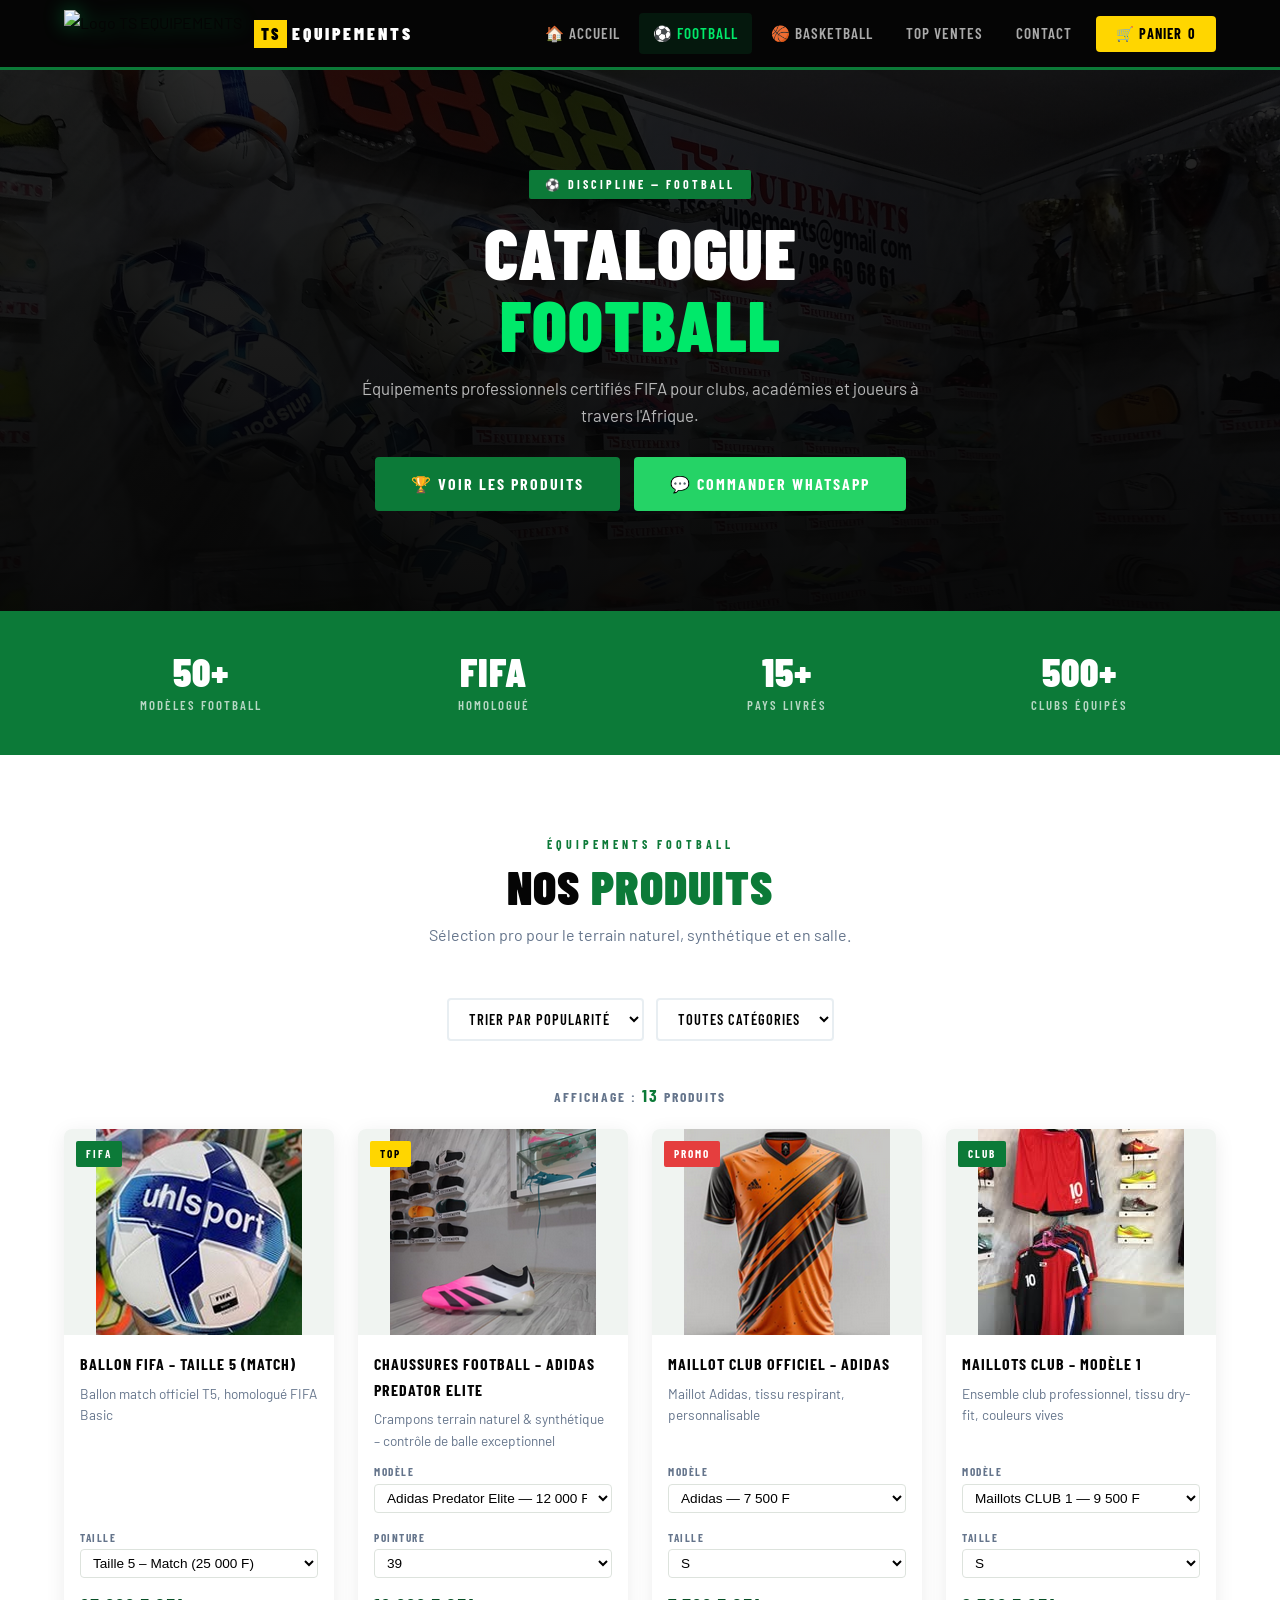
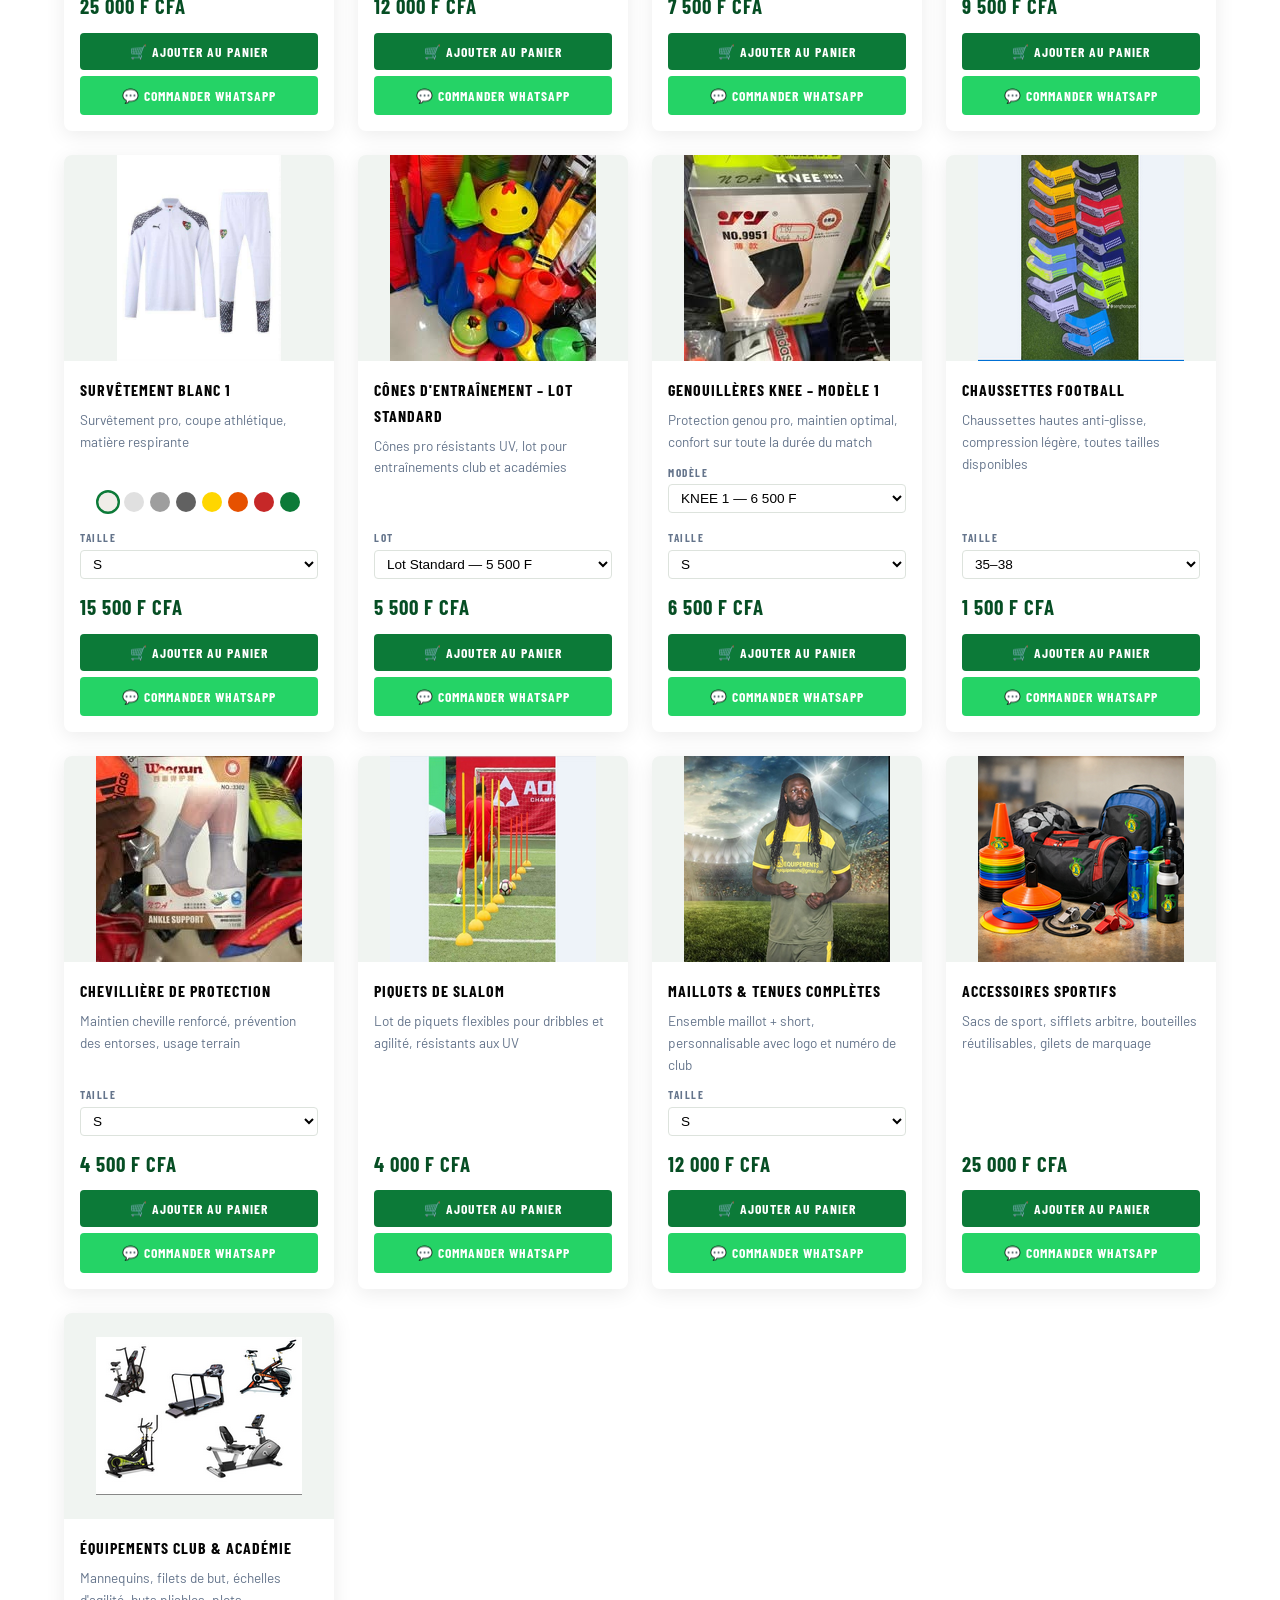
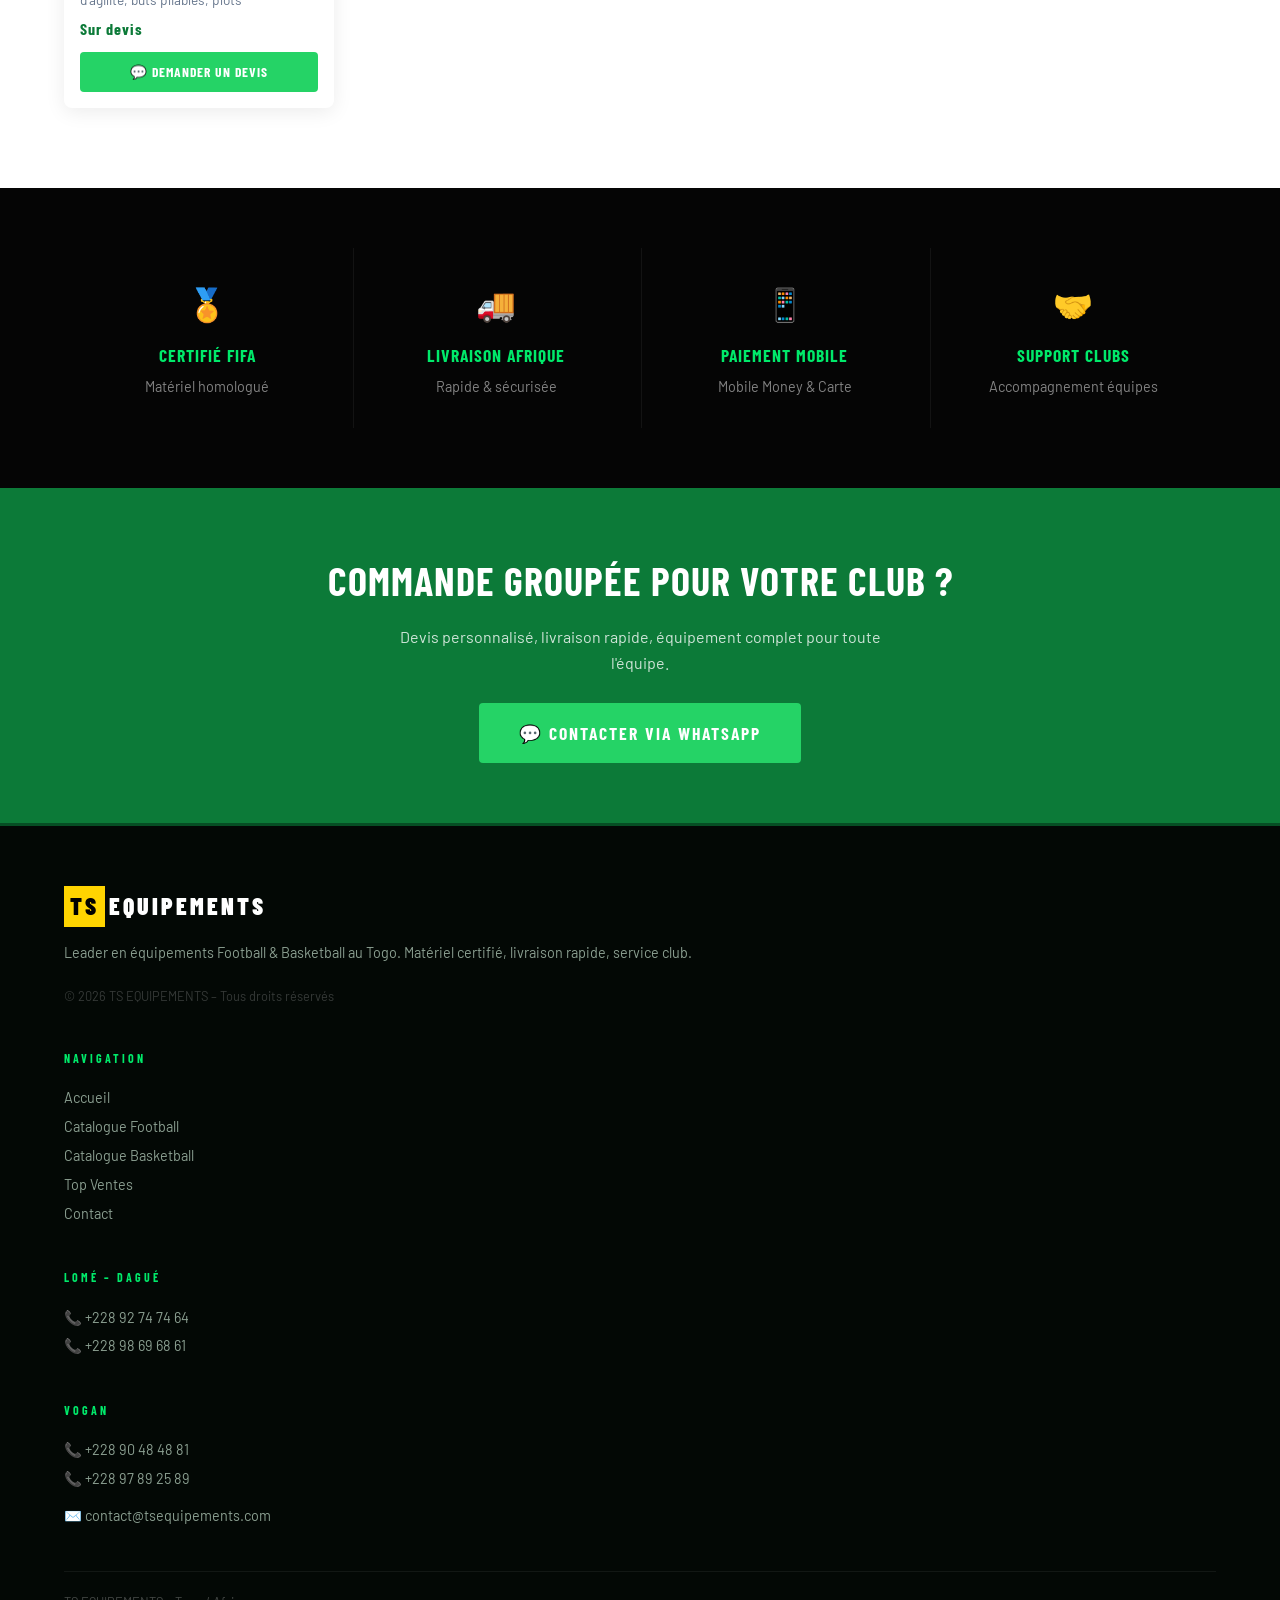
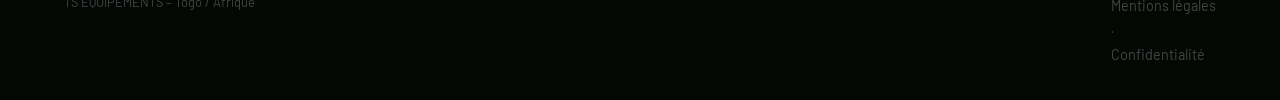
==== pages/football.html @ 28392e76 "Add files via upload" ====
<!DOCTYPE html>
<html lang="fr">
<head>
<meta charset="UTF-8">
<title>TS EQUIPEMENTS – Catalogue Football</title>
<meta name="viewport" content="width=device-width, initial-scale=1.0">
<meta name="description" content="Catalogue Football TS EQUIPEMENTS – Ballons FIFA, chaussures, maillots et équipements professionnels pour clubs et académies en Afrique.">
<meta property="og:title" content="TS EQUIPEMENTS – Catalogue Football">
<meta property="og:description" content="Équipements Football certifiés FIFA. Lomé & Vogan, Togo.">
<meta property="og:image" content="../assets/logo-ts.png">
<link rel="icon" href="../assets/logo-ts.png" type="image/png">
<link rel="preconnect" href="https://fonts.googleapis.com">
<link rel="preconnect" href="https://fonts.gstatic.com" crossorigin>
<link rel="stylesheet" href="../style.css">
<style>
/* ══ IMAGES PRODUITS — tailles réelles assets, miroir exact index.html ══ */
.pi-sq   { width:100%; height:206px; background:#f0f4f1; display:flex; align-items:center; justify-content:center; overflow:hidden; }
.pi-sq   img { width:206px; height:206px; object-fit:contain; transition:opacity .22s, transform .35s; }
.pi-land { width:100%; height:155px; background:#f0f4f1; display:flex; align-items:center; justify-content:center; overflow:hidden; }
.pi-land img { width:100%; max-width:206px; height:155px; object-fit:contain; transition:opacity .22s, transform .35s; }
.pi-sq img:hover, .pi-land img:hover { transform:scale(1.06); }
.img-fading { opacity:0 !important; }

/* ══ SÉLECTEUR MODÈLE — identique index.html ══ */
.model-sel { display:flex; flex-direction:column; gap:3px; margin:5px 0; }
.model-sel label { font-family:'Barlow Condensed',sans-serif; font-size:.7rem; font-weight:700; letter-spacing:1.5px; text-transform:uppercase; color:#64748b; }
.model-sel select { padding:5px 8px; border-radius:4px; border:1px solid #dde3dd; font-size:.85rem; background:white; cursor:pointer; outline:none; }
.model-sel select:focus { border-color:var(--green); }

/* ══ COLOR DOTS SURVÊTEMENT — identique index.html ══ */
.color-dots { display:flex; flex-wrap:wrap; gap:6px; justify-content:center; margin:6px 0; }
.color-dot  { width:20px; height:20px; border-radius:50%; cursor:pointer; border:2px solid transparent; transition:transform .2s, border-color .2s; }
.color-dot:hover, .color-dot.active { border-color:var(--green); transform:scale(1.2); }

/* ══ HEADER LOGO BADGE — identique index.html ══ */
.lt-ts {
  background:#ffd400; color:#000;
  font-family:'Barlow Condensed',sans-serif;
  font-weight:900; font-size:1rem; letter-spacing:2px;
  padding:2px 7px; margin-right:5px;
  display:inline-block; line-height:1.5;
}
.lt-equip {
  color:#ffffff;
  font-family:'Barlow Condensed',sans-serif;
  font-weight:900; font-size:1.1rem; letter-spacing:3px;
}

/* ══ FOOTER LOGO BADGE — identique index.html ══ */
.fl-ts  { background:#ffd400; color:#000; font-weight:900; padding:1px 6px; margin-right:4px; display:inline-block; }
.fl-equip { color:#ffffff; letter-spacing:3px; }

/* ══ COMPTEUR PRODUITS ══ */
.cat-count {
  text-align:center; margin-bottom:20px;
  font-family:'Barlow Condensed',sans-serif; font-size:.85rem;
  font-weight:700; letter-spacing:2px; color:var(--gray); text-transform:uppercase;
}
.cat-count span { color:var(--green); font-size:1.1rem; }

/* ══ PAGE HERO h1 ══ */
.page-hero h1 { color:white; }
.page-hero h1 .accent { color:var(--green-neon); }
</style>
</head>
<body>

<div class="toast" id="toast">✔ Produit ajouté au panier !</div>

<!-- ════ HEADER ════ -->
<header>
  <div class="logo-box">
    <img src="../assets/logo-ts.png" alt="Logo TS EQUIPEMENTS">
    <div class="logo-text">
      <span class="lt-ts">TS</span><span class="lt-equip">EQUIPEMENTS</span>
    </div>
  </div>
  <div class="burger" id="burger" role="button" tabindex="0" aria-label="Menu">
    <div></div><div></div><div></div>
  </div>
  <nav>
    <div class="nav-links" id="nav-links">
      <a href="../index.html">🏠 Accueil</a>
      <a href="football.html" class="active">⚽ Football</a>
      <a href="basketball.html">🏀 Basketball</a>
      <a href="../index.html#bestsellers">Top Ventes</a>
      <a href="../index.html#contact">Contact</a>
    </div>
    <button class="cart-btn" aria-label="Panier">🛒 Panier <span id="cart-count">0</span></button>
  </nav>
</header>

<!-- ════ PAGE HERO ════ -->
<section class="page-hero">
  <div class="page-hero-bg" style="background-image:url('../assets/stade-football.jpg');background-position:center 35%;"></div>
  <div class="page-hero-overlay"></div>
  <div class="page-hero-content">
    <span class="hero-tag">⚽ Discipline — Football</span>
    <h1>CATALOGUE<br><span class="accent">FOOTBALL</span></h1>
    <p>Équipements professionnels certifiés FIFA pour clubs, académies et joueurs à travers l'Afrique.</p>
    <div style="margin-top:28px; display:flex; gap:14px; justify-content:center; flex-wrap:wrap;">
      <a href="#catalogue" class="btn-primary">🏆 Voir les produits</a>
      <a href="https://wa.me/22892747464" target="_blank" rel="noopener" class="btn-whatsapp">💬 Commander WhatsApp</a>
    </div>
  </div>
</section>

<!-- ════ STATS ════ -->
<div class="stats-strip">
  <div class="stat-item"><h3>50+</h3><p>Modèles Football</p></div>
  <div class="stat-item"><h3>FIFA</h3><p>Homologué</p></div>
  <div class="stat-item"><h3>15+</h3><p>Pays livrés</p></div>
  <div class="stat-item"><h3>500+</h3><p>Clubs équipés</p></div>
</div>

<!-- ════ CATALOGUE ════ -->
<section class="section" id="catalogue" style="background:white;">
  <div class="section-header">
    <span class="eyebrow">Équipements Football</span>
    <h2>NOS <span>PRODUITS</span></h2>
    <p>Sélection pro pour le terrain naturel, synthétique et en salle.</p>
  </div>

  <!-- FILTRES -->
  <div class="filter-bar">
    <select id="sort-sel" aria-label="Trier par">
      <option value="default">Trier par popularité</option>
      <option value="asc">Prix croissant</option>
      <option value="desc">Prix décroissant</option>
    </select>
    <select id="cat-sel" aria-label="Catégorie">
      <option value="all">Toutes catégories</option>
      <option value="ballons">⚽ Ballons</option>
      <option value="chaussures">👟 Chaussures</option>
      <option value="maillots">👕 Maillots</option>
      <option value="survetements">🏃 Survêtements</option>
      <option value="accessoires">🎽 Accessoires</option>
      <option value="entrainement">🏋️ Entraînement</option>
    </select>
  </div>

  <p class="cat-count">Affichage : <span id="prod-count">13</span> produits</p>

  <div class="product-grid" id="pgrid">

    <!-- ── 1. BALLON FIFA (3 tailles) ── -->
    <div class="product" data-category="ballons" data-price="25000">
      <div class="badge new">FIFA</div>
      <div class="pi-sq" id="wrap-fifa-f">
        <img id="img-fifa-f"
          src="../assets/Ballon de football taille 5 (match).png"
          alt="Ballon FIFA Taille 5"
          onerror="this.style.display='none';this.parentElement.innerHTML='<span style=font-size:3rem;opacity:.3>⚽</span>'">
      </div>
      <div class="product-body">
        <h4 id="name-fifa-f">Ballon FIFA – Taille 5 (Match)</h4>
        <p id="desc-fifa-f">Ballon match officiel T5, homologué FIFA Basic</p>
        <div class="model-sel">
          <label>Taille</label>
          <select onchange="changeFifaF(this.value)">
            <option value="3">Taille 3 – Enfant (18 000 F)</option>
            <option value="4">Taille 4 – Junior (20 000 F)</option>
            <option value="5" selected>Taille 5 – Match (25 000 F)</option>
          </select>
        </div>
        <div class="price" id="price-fifa-f">25 000 F CFA</div>
        <div class="product-actions">
          <button class="add">🛒 Ajouter au panier</button>
          <a href="https://wa.me/22892747464" target="_blank" rel="noopener" class="whatsapp-btn">💬 Commander WhatsApp</a>
        </div>
      </div>
    </div>

    <!-- ── 2. CHAUSSURES FOOTBALL (5 modèles) ── -->
    <div class="product" data-category="chaussures" data-price="12000">
      <div class="badge">TOP</div>
      <div class="pi-sq" id="wrap-shoe-f">
        <img id="img-shoe-f"
          src="../assets/Adidas Predator Elite.png"
          alt="Adidas Predator Elite"
          onerror="this.style.display='none';this.parentElement.innerHTML='<span style=font-size:3rem;opacity:.3>👟</span>'">
      </div>
      <div class="product-body">
        <h4 id="name-shoe-f">Chaussures Football – Adidas Predator Elite</h4>
        <p id="desc-shoe-f">Crampons terrain naturel &amp; synthétique – contrôle de balle exceptionnel</p>
        <div class="model-sel">
          <label>Modèle</label>
          <select onchange="changeShoeF(this.value)">
            <option value="Adidas Predator Elite">Adidas Predator Elite — 12 000 F</option>
            <option value="adidas predator">Adidas Predator Standard — 13 000 F</option>
            <option value="Adidas X Speedportal">Adidas X Speedportal — 14 000 F</option>
            <option value="Nike Air Zoom Mercurial">Nike Air Zoom Mercurial — 17 000 F</option>
            <option value="nike golden goose">Nike Golden Goose — 19 000 F</option>
          </select>
        </div>
        <div class="model-sel">
          <label>Pointure</label>
          <select>
            <option>39</option><option>40</option><option>41</option>
            <option>42</option><option>43</option><option>44</option><option>45</option>
          </select>
        </div>
        <div class="price" id="price-shoe-f">12 000 F CFA</div>
        <div class="product-actions">
          <button class="add">🛒 Ajouter au panier</button>
          <a href="https://wa.me/22892747464" target="_blank" rel="noopener" class="whatsapp-btn">💬 Commander WhatsApp</a>
        </div>
      </div>
    </div>

    <!-- ── 3. MAILLOT CLUB OFFICIEL (10 modèles) ── -->
    <div class="product" data-category="maillots" data-price="7500">
      <div class="badge promo">PROMO</div>
      <div class="pi-sq" id="wrap-jersey-f">
        <img id="img-jersey-f"
          src="../assets/adidas.png"
          alt="Maillot Adidas"
          onerror="this.style.display='none';this.parentElement.innerHTML='<span style=font-size:3rem;opacity:.3>👕</span>'">
      </div>
      <div class="product-body">
        <h4 id="name-jersey-f">Maillot Club Officiel – Adidas</h4>
        <p id="desc-jersey-f">Maillot Adidas, tissu respirant, personnalisable</p>
        <div class="model-sel">
          <label>Modèle</label>
          <select onchange="changeJerseyF(this.value)">
            <option value="adidas">Adidas — 7 500 F</option>
            <option value="adidas1">Adidas Premium — 8 000 F</option>
            <option value="cma">CMA — 6 500 F</option>
            <option value="emirates">Emirates — 7 500 F</option>
            <option value="italie 2">Italie 2 — 8 500 F</option>
            <option value="italie">Italie Classic — 6 500 F</option>
            <option value="nike">Nike — 9 500 F</option>
            <option value="Olympique Marseille">Olympique Marseille — 7 500 F</option>
            <option value="qatar">Qatar — 8 500 F</option>
            <option value="ts equipements">TS Equipements — 5 500 F</option>
          </select>
        </div>
        <div class="model-sel">
          <label>Taille</label>
          <select><option>S</option><option>M</option><option>L</option><option>XL</option></select>
        </div>
        <div class="price" id="price-jersey-f">7 500 F CFA</div>
        <div class="product-actions">
          <button class="add">🛒 Ajouter au panier</button>
          <a href="https://wa.me/22892747464" target="_blank" rel="noopener" class="whatsapp-btn">💬 Commander WhatsApp</a>
        </div>
      </div>
    </div>

    <!-- ── 4. MAILLOTS CLUB ENSEMBLE (5 modèles) ── -->
    <div class="product" data-category="maillots" data-price="9500">
      <div class="badge new">CLUB</div>
      <div class="pi-sq" id="wrap-club-f">
        <img id="img-club-f"
          src="../assets/Maillots CLUB 1.png"
          alt="Maillots CLUB 1"
          onerror="this.style.display='none';this.parentElement.innerHTML='<span style=font-size:3rem;opacity:.3>👕</span>'">
      </div>
      <div class="product-body">
        <h4 id="name-club-f">Maillots CLUB – Modèle 1</h4>
        <p id="desc-club-f">Ensemble club professionnel, tissu dry-fit, couleurs vives</p>
        <div class="model-sel">
          <label>Modèle</label>
          <select onchange="changeClubF(this.value)">
            <option value="1">Maillots CLUB 1 — 9 500 F</option>
            <option value="2">Maillots CLUB 2 — 8 500 F</option>
            <option value="3">Maillots CLUB 3 — 7 500 F</option>
            <option value="a">Maillots CLUB A — 8 500 F</option>
            <option value="b">Maillots CLUB B — 9 500 F</option>
          </select>
        </div>
        <div class="model-sel">
          <label>Taille</label>
          <select><option>S</option><option>M</option><option>L</option><option>XL</option></select>
        </div>
        <div class="price" id="price-club-f">9 500 F CFA</div>
        <div class="product-actions">
          <button class="add">🛒 Ajouter au panier</button>
          <a href="https://wa.me/22892747464" target="_blank" rel="noopener" class="whatsapp-btn">💬 Commander WhatsApp</a>
        </div>
      </div>
    </div>

    <!-- ── 5. SURVÊTEMENT (8 couleurs dots) ── -->
    <div class="product" data-category="survetements" data-price="15500">
      <div class="pi-sq">
        <img id="img-surv-f"
          src="../assets/Survêtement Blanc 1.png"
          alt="Survêtement Blanc 1"
          onerror="this.style.display='none';this.parentElement.innerHTML='<span style=font-size:3rem;opacity:.3>🏃</span>'">
      </div>
      <div class="product-body">
        <h4 id="name-surv-f">Survêtement Blanc 1</h4>
        <p>Survêtement pro, coupe athlétique, matière respirante</p>
        <div class="color-dots" id="dots-surv-f">
          <div class="color-dot active" style="background:#f0ede8" title="Blanc 1"  onclick="changeSurvF('Blanc 1',this,15500)"></div>
          <div class="color-dot"        style="background:#e0e0e0" title="Blanc 2"  onclick="changeSurvF('Blanc 2',this,16500)"></div>
          <div class="color-dot"        style="background:#9e9e9e" title="Cendré"   onclick="changeSurvF('cendre',this,15000)"></div>
          <div class="color-dot"        style="background:#616161" title="Gris"     onclick="changeSurvF('Gris',this,15000)"></div>
          <div class="color-dot"        style="background:#ffd600" title="Jaune"    onclick="changeSurvF('Jaune',this,16000)"></div>
          <div class="color-dot"        style="background:#e65100" title="Orange"   onclick="changeSurvF('orange',this,14500)"></div>
          <div class="color-dot"        style="background:#c62828" title="Rouge"    onclick="changeSurvF('Rouge',this,15000)"></div>
          <div class="color-dot"        style="background:#0c7a38" title="Vert"     onclick="changeSurvF('Vert',this,16500)"></div>
        </div>
        <div class="model-sel">
          <label>Taille</label>
          <select><option>S</option><option>M</option><option>L</option><option>XL</option><option>XXL</option></select>
        </div>
        <div class="price" id="price-surv-f">15 500 F CFA</div>
        <div class="product-actions">
          <button class="add">🛒 Ajouter au panier</button>
          <a href="https://wa.me/22892747464" target="_blank" rel="noopener" class="whatsapp-btn">💬 Commander WhatsApp</a>
        </div>
      </div>
    </div>

    <!-- ── 6. CÔNES D'ENTRAÎNEMENT (5 lots) ── -->
    <div class="product" data-category="entrainement" data-price="5500">
      <div class="pi-sq">
        <img id="img-cone-f"
          src="../assets/Cônes d'Entraînement 1.png"
          alt="Cônes Entraînement"
          onerror="this.style.display='none';this.parentElement.innerHTML='<span style=font-size:3rem;opacity:.3>🔶</span>'">
      </div>
      <div class="product-body">
        <h4 id="name-cone-f">Cônes d'Entraînement – Lot Standard</h4>
        <p>Cônes pro résistants UV, lot pour entraînements club et académies</p>
        <div class="model-sel">
          <label>Lot</label>
          <select onchange="changeConeF(this.value)">
            <option value="std">Lot Standard — 5 500 F</option>
            <option value="2">Lot Compact 2 — 4 500 F</option>
            <option value="3">Lot Compact 3 — 3 500 F</option>
            <option value="4">Lot Pro 4 — 4 500 F</option>
            <option value="5">Lot Pro 5 — 3 500 F</option>
          </select>
        </div>
        <div class="price" id="price-cone-f">5 500 F CFA</div>
        <div class="product-actions">
          <button class="add">🛒 Ajouter au panier</button>
          <a href="https://wa.me/22892747464" target="_blank" rel="noopener" class="whatsapp-btn">💬 Commander WhatsApp</a>
        </div>
      </div>
    </div>

    <!-- ── 7. GENOUILLÈRES KNEE (4 modèles) ── -->
    <div class="product" data-category="accessoires" data-price="6500">
      <div class="pi-sq">
        <img id="img-knee-f"
          src="../assets/Genouillères KNEE 1.png"
          alt="Genouillères KNEE 1"
          onerror="this.style.display='none';this.parentElement.innerHTML='<span style=font-size:3rem;opacity:.3>🦵</span>'">
      </div>
      <div class="product-body">
        <h4 id="name-knee-f">Genouillères KNEE – Modèle 1</h4>
        <p>Protection genou pro, maintien optimal, confort sur toute la durée du match</p>
        <div class="model-sel">
          <label>Modèle</label>
          <select onchange="changeKneeF(this.value)">
            <option value="1">KNEE 1 — 6 500 F</option>
            <option value="2">KNEE 2 — 6 500 F</option>
            <option value="v">KNEE V — 7 500 F</option>
            <option value="x">KNEE X — 8 500 F</option>
          </select>
        </div>
        <div class="model-sel">
          <label>Taille</label>
          <select><option>S</option><option>M</option><option>L</option><option>XL</option></select>
        </div>
        <div class="price" id="price-knee-f">6 500 F CFA</div>
        <div class="product-actions">
          <button class="add">🛒 Ajouter au panier</button>
          <a href="https://wa.me/22892747464" target="_blank" rel="noopener" class="whatsapp-btn">💬 Commander WhatsApp</a>
        </div>
      </div>
    </div>

    <!-- ── 8. CHAUSSETTES FOOTBALL ── -->
    <div class="product" data-category="accessoires" data-price="1500">
      <div class="pi-sq">
        <img src="../assets/chaussette.png"
          alt="Chaussettes Football"
          onerror="this.style.display='none';this.parentElement.innerHTML='<span style=font-size:3rem;opacity:.3>🧦</span>'">
      </div>
      <div class="product-body">
        <h4>Chaussettes Football</h4>
        <p>Chaussettes hautes anti-glisse, compression légère, toutes tailles disponibles</p>
        <div class="model-sel">
          <label>Taille</label>
          <select><option>35–38</option><option>39–42</option><option>43–46</option></select>
        </div>
        <div class="price">1 500 F CFA</div>
        <div class="product-actions">
          <button class="add">🛒 Ajouter au panier</button>
          <a href="https://wa.me/22892747464" target="_blank" rel="noopener" class="whatsapp-btn">💬 Commander WhatsApp</a>
        </div>
      </div>
    </div>

    <!-- ── 9. CHEVILLIÈRE ── -->
    <div class="product" data-category="accessoires" data-price="4500">
      <div class="pi-sq">
        <img src="../assets/Chevillière.png"
          alt="Chevillière de protection"
          onerror="this.style.display='none';this.parentElement.innerHTML='<span style=font-size:3rem;opacity:.3>🦶</span>'">
      </div>
      <div class="product-body">
        <h4>Chevillière de Protection</h4>
        <p>Maintien cheville renforcé, prévention des entorses, usage terrain</p>
        <div class="model-sel">
          <label>Taille</label>
          <select><option>S</option><option>M</option><option>L</option><option>XL</option></select>
        </div>
        <div class="price">4 500 F CFA</div>
        <div class="product-actions">
          <button class="add">🛒 Ajouter au panier</button>
          <a href="https://wa.me/22892747464" target="_blank" rel="noopener" class="whatsapp-btn">💬 Commander WhatsApp</a>
        </div>
      </div>
    </div>

    <!-- ── 10. PIQUETS DE SLALOM ── -->
    <div class="product" data-category="entrainement" data-price="4000">
      <div class="pi-sq">
        <img src="../assets/Piquets de slalom.png"
          alt="Piquets de slalom"
          onerror="this.style.display='none';this.parentElement.innerHTML='<span style=font-size:3rem;opacity:.3>🔰</span>'">
      </div>
      <div class="product-body">
        <h4>Piquets de Slalom</h4>
        <p>Lot de piquets flexibles pour dribbles et agilité, résistants aux UV</p>
        <div class="price">4 000 F CFA</div>
        <div class="product-actions">
          <button class="add">🛒 Ajouter au panier</button>
          <a href="https://wa.me/22892747464" target="_blank" rel="noopener" class="whatsapp-btn">💬 Commander WhatsApp</a>
        </div>
      </div>
    </div>

    <!-- ── 11. MAILLOTS & TENUES ── -->
    <div class="product" data-category="maillots" data-price="12000">
      <div class="pi-sq">
        <img src="../assets/Maillots  Tenues.png"
          alt="Maillots Tenues"
          onerror="this.style.display='none';this.parentElement.innerHTML='<span style=font-size:3rem;opacity:.3>👕</span>'">
      </div>
      <div class="product-body">
        <h4>Maillots &amp; Tenues Complètes</h4>
        <p>Ensemble maillot + short, personnalisable avec logo et numéro de club</p>
        <div class="model-sel">
          <label>Taille</label>
          <select><option>S</option><option>M</option><option>L</option><option>XL</option></select>
        </div>
        <div class="price">12 000 F CFA</div>
        <div class="product-actions">
          <button class="add">🛒 Ajouter au panier</button>
          <a href="https://wa.me/22892747464" target="_blank" rel="noopener" class="whatsapp-btn">💬 Commander WhatsApp</a>
        </div>
      </div>
    </div>

    <!-- ── 12. ACCESSOIRES SPORTIFS ── -->
    <div class="product" data-category="accessoires" data-price="25000">
      <div class="pi-sq">
        <img src="../assets/Accessoires sportero.png"
          alt="Accessoires sportifs"
          onerror="this.style.display='none';this.parentElement.innerHTML='<span style=font-size:3rem;opacity:.3>🎽</span>'">
      </div>
      <div class="product-body">
        <h4>Accessoires Sportifs</h4>
        <p>Sacs de sport, sifflets arbitre, bouteilles réutilisables, gilets de marquage</p>
        <div class="price">25 000 F CFA</div>
        <div class="product-actions">
          <button class="add">🛒 Ajouter au panier</button>
          <a href="https://wa.me/22892747464" target="_blank" rel="noopener" class="whatsapp-btn">💬 Commander WhatsApp</a>
        </div>
      </div>
    </div>

    <!-- ── 13. ÉQUIPEMENTS CLUB (sur devis) ── -->
    <div class="product" data-category="entrainement" data-price="0">
      <div class="pi-sq">
        <img src="../assets/Équipements d'Entraînement.png"
          alt="Équipements d'Entraînement"
          onerror="this.style.display='none';this.parentElement.innerHTML='<span style=font-size:3rem;opacity:.3>🏋️</span>'">
      </div>
      <div class="product-body">
        <h4>Équipements Club &amp; Académie</h4>
        <p>Mannequins, filets de but, échelles d'agilité, buts pliables, plots</p>
        <div class="price" style="color:var(--green); font-size:1rem;">Sur devis</div>
        <div class="product-actions">
          <a href="https://wa.me/22892747464" target="_blank" rel="noopener" class="whatsapp-btn">💬 Demander un devis</a>
        </div>
      </div>
    </div>

  </div><!-- /product-grid -->
</section>

<!-- ════ AVANTAGES ════ -->
<div class="advantages-strip">
  <div class="adv-item"><div class="adv-icon">🏅</div><h3>Certifié FIFA</h3><p>Matériel homologué</p></div>
  <div class="adv-item"><div class="adv-icon">🚚</div><h3>Livraison Afrique</h3><p>Rapide &amp; sécurisée</p></div>
  <div class="adv-item"><div class="adv-icon">📱</div><h3>Paiement Mobile</h3><p>Mobile Money &amp; Carte</p></div>
  <div class="adv-item"><div class="adv-icon">🤝</div><h3>Support Clubs</h3><p>Accompagnement équipes</p></div>
</div>

<!-- ════ CTA COMMANDE GROUPÉE ════ -->
<section style="background:var(--green); padding:60px 5%; text-align:center;">
  <h2 style="color:white; font-size:clamp(1.6rem,4vw,2.5rem); margin-bottom:12px;">COMMANDE GROUPÉE POUR VOTRE CLUB ?</h2>
  <p style="color:rgba(255,255,255,.8); max-width:500px; margin:0 auto 28px;">Devis personnalisé, livraison rapide, équipement complet pour toute l'équipe.</p>
  <a href="https://wa.me/22892747464" target="_blank" rel="noopener" class="btn-whatsapp" style="font-size:1.1rem; padding:16px 40px; display:inline-flex;">💬 Contacter via WhatsApp</a>
</section>

<!-- ════ FOOTER ════ -->
<footer>
  <div class="footer-grid">
    <div>
      <div class="footer-logo-text">
        <span class="fl-ts">TS</span><span class="fl-equip">EQUIPEMENTS</span>
      </div>
      <p>Leader en équipements Football &amp; Basketball au Togo. Matériel certifié, livraison rapide, service club.</p>
      <p style="margin-top:16px; color:rgba(255,255,255,.2); font-size:.8rem;">© 2026 TS EQUIPEMENTS – Tous droits réservés</p>
    </div>
    <div>
      <h4>Navigation</h4>
      <a href="../index.html">Accueil</a>
      <a href="football.html">Catalogue Football</a>
      <a href="basketball.html">Catalogue Basketball</a>
      <a href="../index.html#bestsellers">Top Ventes</a>
      <a href="../index.html#contact">Contact</a>
    </div>
    <div>
      <h4>Lomé – Dagué</h4>
      <p>📞 +228 92 74 74 64</p>
      <p>📞 +228 98 69 68 61</p>
    </div>
    <div>
      <h4>Vogan</h4>
      <p>📞 +228 90 48 48 81</p>
      <p>📞 +228 97 89 25 89</p>
      <p style="margin-top:8px;"><a href="mailto:contact@tsequipements.com">✉️ contact@tsequipements.com</a></p>
    </div>
  </div>
  <div class="footer-bottom">
    <span>TS EQUIPEMENTS – Togo / Afrique</span>
    <span><a href="#">Mentions légales</a> · <a href="#">Confidentialité</a></span>
  </div>
</footer>

<!-- ════ SCRIPTS ════ -->
<script>
/* ─── Utilitaire swap image avec fondu — identique index.html ─── */
function swapImg(id, src, alt) {
  var el = document.getElementById(id);
  if (!el) return;
  el.classList.add('img-fading');
  setTimeout(function () {
    el.src = src; el.alt = alt || '';
    el.classList.remove('img-fading');
  }, 220);
}

/* ─── 1. BALLON FIFA ─── */
var fifaMapF = {
  '3': { src: '../assets/Ballon de football taille 3 (enfant).png', alt: 'Ballon T3', name: 'Ballon FIFA – Taille 3 (Enfant)', desc: 'Ballon initiation T3, idéal pour les 5-8 ans',     price: '18 000 F CFA' },
  '4': { src: '../assets/Ballon de football taille 4 (junior).png', alt: 'Ballon T4', name: 'Ballon FIFA – Taille 4 (Junior)', desc: 'Ballon compétition T4, pour joueurs 8-12 ans',    price: '20 000 F CFA' },
  '5': { src: '../assets/Ballon de football taille 5 (match).png',  alt: 'Ballon T5', name: 'Ballon FIFA – Taille 5 (Match)',  desc: 'Ballon match officiel T5, homologué FIFA Basic',  price: '25 000 F CFA' }
};
function changeFifaF(t) {
  var d = fifaMapF[t]; if (!d) return;
  swapImg('img-fifa-f', d.src, d.alt);
  document.getElementById('name-fifa-f').textContent  = d.name;
  document.getElementById('desc-fifa-f').textContent  = d.desc;
  document.getElementById('price-fifa-f').textContent = d.price;
}

/* ─── 2. CHAUSSURES FOOTBALL ─── */
var shoeMapF = {
  'Adidas Predator Elite':   { src: '../assets/Adidas Predator Elite.png',   alt: 'Adidas Predator Elite',    name: 'Chaussures Football – Adidas Predator Elite',    desc: 'Crampons terrain naturel & synthétique – contrôle exceptionnel',  price: '12 000 F CFA', cls: 'pi-sq'   },
  'adidas predator':         { src: '../assets/adidas predator.png',          alt: 'Adidas Predator Standard', name: 'Chaussures Football – Adidas Predator Standard', desc: 'Adhérence et précision sur terrain mixte',                        price: '13 000 F CFA', cls: 'pi-land' },
  'Adidas X Speedportal':    { src: '../assets/Adidas X Speedportal.png',     alt: 'Adidas X Speedportal',     name: 'Chaussures Football – Adidas X Speedportal',     desc: 'Légèreté extrême pour attaquants – semelle Speedskin',            price: '14 000 F CFA', cls: 'pi-land' },
  'Nike Air Zoom Mercurial': { src: '../assets/Nike Air Zoom Mercurial.png',  alt: 'Nike Air Zoom Mercurial',  name: 'Chaussures Football – Nike Air Zoom Mercurial',  desc: 'Vitesse et réactivité maximales – technologie Air Zoom',          price: '17 000 F CFA', cls: 'pi-land' },
  'nike golden goose':       { src: '../assets/nike golden goose.png',        alt: 'Nike Golden Goose',        name: 'Chaussures Football – Nike Golden Goose',        desc: 'Style et performance sur tout terrain – toucher ballon premium',  price: '19 000 F CFA', cls: 'pi-land' }
};
function changeShoeF(m) {
  var d = shoeMapF[m]; if (!d) return;
  document.getElementById('wrap-shoe-f').className = d.cls;
  swapImg('img-shoe-f', d.src, d.alt);
  document.getElementById('name-shoe-f').textContent  = d.name;
  document.getElementById('desc-shoe-f').textContent  = d.desc;
  document.getElementById('price-shoe-f').textContent = d.price;
}

/* ─── 3. MAILLOT CLUB OFFICIEL ─── */
var jerseyMapF = {
  'adidas':              { src: '../assets/adidas.png',              alt: 'Maillot Adidas',         name: 'Maillot Club Officiel – Adidas',              desc: 'Maillot Adidas, tissu respirant, personnalisable',              price: '7 500 F CFA'  },
  'adidas1':             { src: '../assets/adidas1.png',             alt: 'Maillot Adidas Premium', name: 'Maillot Club Officiel – Adidas Premium',      desc: 'Adidas haut de gamme, coupe athlétique',                       price: '8 000 F CFA'  },
  'cma':                 { src: '../assets/cma.png',                 alt: 'Maillot CMA',            name: 'Maillot Club Officiel – CMA',                 desc: 'CMA, confort optimal longue durée',                             price: '6 500 F CFA'  },
  'emirates':            { src: '../assets/emirates.png',            alt: 'Maillot Emirates',       name: 'Maillot Club Officiel – Emirates',            desc: 'Emirates, style pro, tissu léger',                             price: '7 500 F CFA'  },
  'italie 2':            { src: '../assets/italie 2.png',            alt: 'Maillot Italie 2',       name: 'Maillot Club Officiel – Italie 2',            desc: "Azzurri 2ème équipement, qualité premium",                     price: '8 500 F CFA'  },
  'italie':              { src: '../assets/italie.png',              alt: 'Maillot Italie',         name: 'Maillot Club Officiel – Italie Classic',      desc: 'Azzurri classique, tissu respirant',                           price: '6 500 F CFA'  },
  'nike':                { src: '../assets/nike.png',                alt: 'Maillot Nike',           name: 'Maillot Club Officiel – Nike',                desc: 'Nike Dri-FIT, technologie régulation thermique',               price: '9 500 F CFA'  },
  'Olympique Marseille': { src: '../assets/Olympique Marseille.png', alt: 'Maillot OM',             name: 'Maillot Club Officiel – Olympique Marseille', desc: 'OM réplique, coupe pro, personnalisable',                      price: '7 500 F CFA'  },
  'qatar':               { src: '../assets/qatar.png',               alt: 'Maillot Qatar',          name: 'Maillot Club Officiel – Qatar',               desc: 'Qatar Stars League, qualité officielle',                       price: '8 500 F CFA'  },
  'ts equipements':      { src: '../assets/ts equipements.png',      alt: 'Maillot TS Equip',       name: 'Maillot Club Officiel – TS Equipements',      desc: 'Maillot TS exclusif, logo brodé, pour vos équipes locales',    price: '5 500 F CFA'  }
};
function changeJerseyF(m) {
  var d = jerseyMapF[m]; if (!d) return;
  swapImg('img-jersey-f', d.src, d.alt);
  document.getElementById('name-jersey-f').textContent  = d.name;
  document.getElementById('desc-jersey-f').textContent  = d.desc;
  document.getElementById('price-jersey-f').textContent = d.price;
}

/* ─── 4. MAILLOTS CLUB ENSEMBLE ─── */
var clubMapF = {
  '1': { src: '../assets/Maillots CLUB 1.png', alt: 'CLUB 1', name: 'Maillots CLUB – Modèle 1', desc: 'Ensemble club modèle 1, tissu dry-fit, couleurs vives',  price: '9 500 F CFA', cls: 'pi-sq'   },
  '2': { src: '../assets/Maillots CLUB 2.png', alt: 'CLUB 2', name: 'Maillots CLUB – Modèle 2', desc: 'Ensemble club modèle 2, coupe moderne',                  price: '8 500 F CFA', cls: 'pi-sq'   },
  '3': { src: '../assets/Maillots CLUB 3.png', alt: 'CLUB 3', name: 'Maillots CLUB – Modèle 3', desc: 'Ensemble club modèle 3, design sportif',                 price: '7 500 F CFA', cls: 'pi-sq'   },
  'a': { src: '../assets/Maillots CLUB a.png', alt: 'CLUB A', name: 'Maillots CLUB – Modèle A', desc: 'Ensemble club modèle A, haute résistance',               price: '8 500 F CFA', cls: 'pi-land' },
  'b': { src: '../assets/Maillots CLUB b.png', alt: 'CLUB B', name: 'Maillots CLUB – Modèle B', desc: 'Ensemble club modèle B, coupe slim athlétique',          price: '9 500 F CFA', cls: 'pi-land' }
};
function changeClubF(v) {
  var d = clubMapF[v]; if (!d) return;
  document.getElementById('wrap-club-f').className = d.cls;
  swapImg('img-club-f', d.src, d.alt);
  document.getElementById('name-club-f').textContent  = d.name;
  document.getElementById('desc-club-f').textContent  = d.desc;
  document.getElementById('price-club-f').textContent = d.price;
}

/* ─── 5. SURVÊTEMENT ─── */
var survMapF = {
  'Blanc 1': { src: '../assets/Survêtement Blanc 1.png', name: 'Survêtement Blanc 1' },
  'Blanc 2': { src: '../assets/Survêtement Blanc 2.png', name: 'Survêtement Blanc 2' },
  'cendre':  { src: '../assets/Survêtement cendre.png',  name: 'Survêtement Cendré'  },
  'Gris':    { src: '../assets/Survêtement Gris.png',    name: 'Survêtement Gris'    },
  'Jaune':   { src: '../assets/Survêtement Jaune.png',   name: 'Survêtement Jaune'   },
  'orange':  { src: '../assets/Survêtement orange.png',  name: 'Survêtement Orange'  },
  'Rouge':   { src: '../assets/Survêtement Rouge.png',   name: 'Survêtement Rouge'   },
  'Vert':    { src: '../assets/Survêtement Vert.png',    name: 'Survêtement Vert'    }
};
function changeSurvF(key, dotEl, price) {
  var d = survMapF[key]; if (!d) return;
  document.querySelectorAll('#dots-surv-f .color-dot').forEach(function (el) { el.classList.remove('active'); });
  dotEl.classList.add('active');
  swapImg('img-surv-f', d.src, d.name);
  document.getElementById('name-surv-f').textContent  = d.name;
  document.getElementById('price-surv-f').textContent = price.toLocaleString('fr-FR') + ' F CFA';
}

/* ─── 6. CÔNES D'ENTRAÎNEMENT ─── */
var coneMapF = {
  'std': { src: "../assets/Cônes d'Entraînement 1.png", name: "Cônes d'Entraînement – Lot Standard",  price: '5 500 F CFA' },
  '2':   { src: "../assets/Cônes d'Entraînement 2.png", name: "Cônes d'Entraînement – Lot Compact 2", price: '4 500 F CFA' },
  '3':   { src: "../assets/Cônes d'Entraînement 3.png", name: "Cônes d'Entraînement – Lot Compact 3", price: '3 500 F CFA' },
  '4':   { src: "../assets/Cônes d'Entraînement 4.png", name: "Cônes d'Entraînement – Lot Pro 4",     price: '4 500 F CFA' },
  '5':   { src: "../assets/Cônes d'Entraînement 5.png", name: "Cônes d'Entraînement – Lot Pro 5",     price: '3 500 F CFA' }
};
function changeConeF(v) {
  var d = coneMapF[v]; if (!d) return;
  swapImg('img-cone-f', d.src, d.name);
  document.getElementById('name-cone-f').textContent  = d.name;
  document.getElementById('price-cone-f').textContent = d.price;
}

/* ─── 7. GENOUILLÈRES KNEE ─── */
var kneeMapF = {
  '1': { src: '../assets/Genouillères KNEE 1.png', name: 'Genouillères KNEE – Modèle 1', price: '6 500 F CFA' },
  '2': { src: '../assets/Genouillères KNEE 2.png', name: 'Genouillères KNEE – Modèle 2', price: '6 500 F CFA' },
  'v': { src: '../assets/Genouillères KNEE v.png', name: 'Genouillères KNEE – Modèle V', price: '7 500 F CFA' },
  'x': { src: '../assets/Genouillères KNEE x.png', name: 'Genouillères KNEE – Modèle X', price: '8 500 F CFA' }
};
function changeKneeF(v) {
  var d = kneeMapF[v]; if (!d) return;
  swapImg('img-knee-f', d.src, d.name);
  document.getElementById('name-knee-f').textContent  = d.name;
  document.getElementById('price-knee-f').textContent = d.price;
}

/* ─── PANIER ─── */
var cartCount = 0;
function showToast(msg) {
  var t = document.getElementById('toast');
  t.textContent = msg; t.classList.add('show');
  setTimeout(function () { t.classList.remove('show'); }, 2800);
}
document.querySelectorAll('.add').forEach(function (b) {
  b.addEventListener('click', function () {
    cartCount++;
    document.getElementById('cart-count').textContent = cartCount;
    showToast('✔ Produit ajouté au panier !');
  });
});

/* ─── BURGER ─── */
var burger = document.getElementById('burger');
var navEl   = document.getElementById('nav-links');
burger.addEventListener('click', function () { navEl.classList.toggle('show'); });
burger.addEventListener('keydown', function (e) { if (e.key === 'Enter') navEl.classList.toggle('show'); });

/* ─── FILTRES ─── */
var sortSel = document.getElementById('sort-sel');
var catSel  = document.getElementById('cat-sel');
var grid    = document.getElementById('pgrid');
function applyFilters() {
  var cat   = catSel.value;
  var sort  = sortSel.value;
  var cards = Array.from(grid.querySelectorAll('.product'));
  cards.forEach(function (c) {
    c.style.display = (cat === 'all' || c.dataset.category === cat) ? '' : 'none';
  });
  var visible = cards.filter(function (c) { return c.style.display !== 'none'; });
  visible.sort(function (a, b) {
    if (sort === 'asc')  return +a.dataset.price - +b.dataset.price;
    if (sort === 'desc') return +b.dataset.price - +a.dataset.price;
    return 0;
  });
  visible.forEach(function (c) { grid.appendChild(c); });
  document.getElementById('prod-count').textContent = visible.length;
}
sortSel.addEventListener('change', applyFilters);
catSel.addEventListener('change',  applyFilters);
</script>
</body>
</html>
---- style.css ----
/* ===========================
   TS EQUIPEMENTS – GLOBAL CSS
   STYLE ULTRA SPORTIF
   =========================== */

@import url('https://fonts.googleapis.com/css2?family=Barlow+Condensed:ital,wght@0,400;0,600;0,700;0,900;1,700&family=Barlow:wght@400;500;600&display=swap');

:root {
  --green:      #0c7a38;
  --green-dark: #064e24;
  --green-neon: #00e96a;
  --yellow:     #ffd600;
  --black:      #050505;
  --white:      #ffffff;
  --gray:       #64748b;
  --gray-light: #e8eef2;
  --bg:         #0a0a0a;
  --bg-card:    #111a14;
  --bg-light:   #f0f5f1;
}

*, *::before, *::after { margin:0; padding:0; box-sizing:border-box; }

html { scroll-behavior: smooth; }

body {
  font-family: 'Barlow', sans-serif;
  background: var(--bg-light);
  color: var(--black);
  line-height: 1.6;
  overflow-x: hidden;
}

h1, h2, h3, h4, h5 {
  font-family: 'Barlow Condensed', sans-serif;
  text-transform: uppercase;
  letter-spacing: 1px;
}

a { text-decoration: none; color: inherit; }
button { cursor: pointer; border: none; font-family: 'Barlow Condensed', sans-serif; text-transform: uppercase; letter-spacing: 1px; }
img { max-width: 100%; }

/* ====== SCROLLBAR ====== */
::-webkit-scrollbar { width: 6px; }
::-webkit-scrollbar-track { background: var(--black); }
::-webkit-scrollbar-thumb { background: var(--green); border-radius: 3px; }

/* ====== HEADER ====== */
header {
  background: var(--black);
  padding: 0 5%;
  display: flex;
  justify-content: space-between;
  align-items: center;
  position: sticky;
  top: 0;
  z-index: 1000;
  border-bottom: 3px solid var(--green);
  height: 70px;
}

.logo-box { display: flex; align-items: center; gap: 12px; }
.logo-box img { height: 48px; filter: drop-shadow(0 0 10px rgba(0,233,106,0.4)); }
.logo-text {
  color: white;
  font-family: 'Barlow Condensed', sans-serif;
  font-size: 1.2rem;
  font-weight: 900;
  letter-spacing: 3px;
  text-transform: uppercase;
}
/* Ne plus écraser les spans enfants — les classes .lt-ts / .lt-equip gèrent leurs propres couleurs */
.logo-text > span:not(.lt-ts):not(.lt-equip) { color: var(--green-neon); }

nav { display: flex; align-items: center; gap: 10px; }

.nav-links { display: flex; align-items: center; gap: 5px; }
.nav-links a {
  color: #aaa;
  font-family: 'Barlow Condensed', sans-serif;
  font-size: 0.95rem;
  font-weight: 600;
  letter-spacing: 1px;
  text-transform: uppercase;
  padding: 8px 14px;
  border-radius: 4px;
  transition: all 0.2s;
}
.nav-links a:hover, .nav-links a.active {
  color: var(--green-neon);
  background: rgba(0,233,106,0.08);
}

.cart-btn {
  background: var(--yellow);
  color: black;
  padding: 9px 20px;
  border-radius: 4px;
  font-family: 'Barlow Condensed', sans-serif;
  font-size: 0.9rem;
  font-weight: 700;
  letter-spacing: 1px;
  text-transform: uppercase;
  display: flex;
  align-items: center;
  gap: 6px;
  transition: background 0.2s;
  cursor: pointer;
  border: none;
}
.cart-btn:hover { background: #ffe83d; }

/* BURGER */
.burger { display: none; flex-direction: column; gap: 5px; cursor: pointer; padding: 4px; }
.burger div { width: 26px; height: 3px; background: white; border-radius: 2px; transition: 0.3s; }

/* ====== HERO ====== */
.hero {
  position: relative;
  min-height: 92vh;
  display: flex;
  align-items: center;
  justify-content: center;
  text-align: center;
  overflow: hidden;
  background: var(--black);
}
.hero-bg {
  position: absolute; inset: 0;
  background-size: cover; background-position: center;
  opacity: 0.98;
  transform: scale(1.05);
  animation: heroZoom 12s ease-in-out infinite alternate;
}
@keyframes heroZoom { from { transform: scale(1.05); } to { transform: scale(1.12); } }

.hero-overlay {
  position: absolute; inset: 0;
  background: linear-gradient(180deg, rgba(0,0,0,0.3) 0%, rgba(5,5,5,0.85) 100%);
}
/* Diagonal accent */
.hero::after {
  content: '';
  position: absolute;
  bottom: -2px; left: 0; right: 0;
  height: 80px;
  background: var(--bg-light);
  clip-path: polygon(0 100%, 100% 0, 100% 100%);
}

.hero-content {
  position: relative;
  z-index: 2;
  padding: 40px 8%;
  max-width: 900px;
}

.hero-logo {
  width: 120px;
  margin-bottom: 24px;
  filter: drop-shadow(0 0 30px rgba(0,233,106,0.6));
  animation: logoPulse 3s ease-in-out infinite;
}
@keyframes logoPulse {
  0%, 100% { filter: drop-shadow(0 0 20px rgba(0,233,106,0.5)); }
  50%       { filter: drop-shadow(0 0 40px rgba(0,233,106,0.9)); }
}

.hero-tag {
  display: inline-block;
  background: var(--green);
  color: white;
  font-family: 'Barlow Condensed', sans-serif;
  font-size: 0.75rem;
  font-weight: 700;
  letter-spacing: 3px;
  text-transform: uppercase;
  padding: 5px 16px;
  border-radius: 2px;
  margin-bottom: 16px;
}

.hero h1 {
  font-size: clamp(2.8rem, 7vw, 5.5rem);
  font-weight: 900;
  color: white;
  line-height: 1;
  margin-bottom: 20px;
}
.hero h1 span:not(.hb-ts):not(.hb-equip):not(.hb-sport):not(.hero-brand-line1) { color: var(--yellow); }

.hero p {
  font-size: 1.15rem;
  color: rgba(255,255,255,0.75);
  max-width: 600px;
  margin: 0 auto 32px;
  font-weight: 400;
}

.hero-ctas { display: flex; gap: 16px; justify-content: center; flex-wrap: wrap; }

.btn-primary {
  background: var(--green);
  color: white;
  padding: 14px 36px;
  border-radius: 4px;
  font-family: 'Barlow Condensed', sans-serif;
  font-size: 1rem;
  font-weight: 700;
  letter-spacing: 2px;
  text-transform: uppercase;
  transition: all 0.2s;
  display: inline-flex; align-items: center; gap: 8px;
}
.btn-primary:hover { background: var(--green-neon); color: black; transform: translateY(-2px); }

.btn-whatsapp {
  background: #25D366;
  color: white;
  padding: 14px 36px;
  border-radius: 4px;
  font-family: 'Barlow Condensed', sans-serif;
  font-size: 1rem;
  font-weight: 700;
  letter-spacing: 2px;
  text-transform: uppercase;
  transition: all 0.2s;
  display: inline-flex; align-items: center; gap: 8px;
}
.btn-whatsapp:hover { background: #20b857; transform: translateY(-2px); }

/* ====== SECTION TITLES ====== */
.section { padding: 80px 5%; }

.section-header {
  text-align: center;
  margin-bottom: 50px;
}
.section-header .eyebrow {
  font-family: 'Barlow Condensed', sans-serif;
  font-size: 0.75rem;
  font-weight: 700;
  letter-spacing: 4px;
  color: var(--green);
  text-transform: uppercase;
  display: block;
  margin-bottom: 8px;
}
.section-header h2 {
  font-size: clamp(2rem, 4vw, 3rem);
  font-weight: 900;
  color: var(--black);
  line-height: 1;
}
.section-header h2 span { color: var(--green); }
.section-header p {
  color: var(--gray);
  max-width: 550px;
  margin: 12px auto 0;
  font-size: 1rem;
}

/* ====== SPORT CARDS ====== */
.sports-grid {
  display: grid;
  grid-template-columns: repeat(auto-fit, minmax(280px, 1fr));
  gap: 24px;
}

.sport-card {
  position: relative;
  border-radius: 8px;
  overflow: hidden;
  background: var(--black);
  aspect-ratio: 4/3;
  cursor: pointer;
  display: flex;
  align-items: flex-end;
  transition: transform 0.3s;
}
.sport-card:hover { transform: scale(1.02); }
.sport-card-bg {
  position: absolute; inset: 0;
  background-size: cover; background-position: center;
  transition: transform 0.4s;
}
.sport-card:hover .sport-card-bg { transform: scale(1.08); }
.sport-card-overlay {
  position: absolute; inset: 0;
  background: linear-gradient(0deg, rgba(0,0,0,0.9) 0%, rgba(0,0,0,0.1) 60%);
}
.sport-card-content {
  position: relative; z-index: 2;
  padding: 28px 24px;
  width: 100%;
}
.sport-card-content h3 {
  font-size: 2rem;
  font-weight: 900;
  color: white;
  margin-bottom: 8px;
}
.sport-card-content p { color: rgba(255,255,255,0.7); font-size: 0.9rem; margin-bottom: 16px; }
.sport-card-link {
  display: inline-flex; align-items: center; gap: 6px;
  color: var(--yellow);
  font-family: 'Barlow Condensed', sans-serif;
  font-size: 0.85rem;
  font-weight: 700;
  letter-spacing: 2px;
  text-transform: uppercase;
  transition: gap 0.2s;
}
.sport-card:hover .sport-card-link { gap: 12px; }

/* ====== PRODUCT CARDS ====== */
.product-grid {
  display: grid;
  grid-template-columns: repeat(auto-fill, minmax(220px, 1fr));
  gap: 24px;
}

.product {
  background: white;
  border-radius: 8px;
  overflow: hidden;
  box-shadow: 0 4px 20px rgba(0,0,0,0.08);
  transition: all 0.3s;
  position: relative;
  display: flex;
  flex-direction: column;
}
.product:hover { transform: translateY(-8px); box-shadow: 0 20px 40px rgba(0,0,0,0.15); }
.product:hover .product-img img { transform: scale(1.06); }

.badge {
  position: absolute;
  top: 12px; left: 12px;
  background: var(--yellow);
  color: black;
  font-family: 'Barlow Condensed', sans-serif;
  font-size: 0.7rem;
  font-weight: 700;
  letter-spacing: 2px;
  text-transform: uppercase;
  padding: 4px 10px;
  border-radius: 2px;
  z-index: 2;
}
.badge.new { background: var(--green); color: white; }
.badge.promo { background: #e53e3e; color: white; }

.product-img {
  width: 100%;
  height: 180px;
  overflow: hidden;
  background: var(--gray-light);
  display: flex; align-items: center; justify-content: center;
}
.product-img img {
  width: 100%;
  height: 100%;
  object-fit: cover;
  transition: transform 0.4s;
}
/* Fallback for missing images */
.product-img .img-placeholder {
  font-size: 3rem;
  opacity: 0.3;
}

.product-body {
  padding: 16px;
  flex: 1;
  display: flex;
  flex-direction: column;
  gap: 6px;
}
.product-body h4 {
  font-size: 1rem;
  font-weight: 700;
  color: var(--black);
}
.product-body p {
  font-size: 0.85rem;
  color: var(--gray);
  flex: 1;
}

.product-options { margin: 4px 0; }
.product-options label {
  font-size: 0.8rem;
  font-weight: 600;
  color: var(--gray);
  font-family: 'Barlow Condensed', sans-serif;
  letter-spacing: 1px;
  text-transform: uppercase;
}
.product-options select {
  padding: 4px 8px;
  border-radius: 4px;
  border: 1px solid var(--gray-light);
  font-size: 0.85rem;
  margin-left: 6px;
  background: white;
}

.price {
  color: var(--green-dark);
  font-family: 'Barlow Condensed', sans-serif;
  font-weight: 700;
  font-size: 1.3rem;
  letter-spacing: 1px;
}

.product-actions { display: flex; flex-direction: column; gap: 6px; margin-top: 4px; }

.add {
  background: var(--green);
  color: white;
  padding: 10px;
  border-radius: 4px;
  font-size: 0.85rem;
  font-weight: 700;
  letter-spacing: 1px;
  transition: all 0.2s;
  width: 100%;
}
.add:hover { background: var(--green-neon); color: black; }

.whatsapp-btn {
  display: block;
  padding: 9px;
  background: #25D366;
  color: white;
  border-radius: 4px;
  font-family: 'Barlow Condensed', sans-serif;
  font-size: 0.85rem;
  font-weight: 700;
  letter-spacing: 1px;
  text-transform: uppercase;
  text-align: center;
  transition: background 0.2s;
}
.whatsapp-btn:hover { background: #20b857; }

/* ====== PRODUCT CAROUSEL (index) ====== */
.product-carousel {
  display: grid;
  grid-auto-flow: column;
  grid-auto-columns: minmax(240px, 1fr);
  gap: 20px;
  overflow-x: auto;
  scroll-snap-type: x mandatory;
  padding-bottom: 16px;
  -ms-overflow-style: none;
  scrollbar-width: none;
}
.product-carousel::-webkit-scrollbar { display: none; }
.product-carousel .product { scroll-snap-align: start; }

@media(min-width: 1024px) {
  .product-carousel {
    grid-auto-flow: unset;
    grid-template-columns: repeat(auto-fill, minmax(220px, 1fr));
    overflow-x: unset;
  }
}

/* ====== ADVANTAGES ====== */
.advantages-strip {
  background: var(--black);
  padding: 60px 5%;
  display: grid;
  grid-template-columns: repeat(auto-fit, minmax(180px, 1fr));
  gap: 2px;
}
.adv-item {
  text-align: center;
  padding: 30px 20px;
  border-left: 1px solid rgba(255,255,255,0.06);
  transition: background 0.2s;
}
.adv-item:first-child { border-left: none; }
.adv-item:hover { background: rgba(0,233,106,0.05); }
.adv-icon { font-size: 2rem; margin-bottom: 12px; }
.adv-item h3 {
  font-size: 1.1rem;
  font-weight: 700;
  color: var(--green-neon);
  margin-bottom: 6px;
}
.adv-item p { color: rgba(255,255,255,0.5); font-size: 0.9rem; }

/* ====== BRANDS ====== */
.brands-strip {
  background: white;
  padding: 40px 5%;
  display: flex;
  flex-wrap: wrap;
  justify-content: center;
  align-items: center;
  gap: 40px;
  border-top: 1px solid var(--gray-light);
  border-bottom: 1px solid var(--gray-light);
}
.brand-name {
  font-family: 'Barlow Condensed', sans-serif;
  font-size: 1.3rem;
  font-weight: 900;
  letter-spacing: 3px;
  color: #bbb;
  text-transform: uppercase;
  transition: color 0.2s;
}
.brand-name:hover { color: var(--green); }

/* ====== TESTIMONIALS ====== */
.testimonials {
  background: var(--black);
  padding: 80px 5%;
}
.testimonials-grid {
  display: grid;
  grid-template-columns: repeat(auto-fit, minmax(260px, 1fr));
  gap: 24px;
  margin-top: 50px;
}
.testimonial {
  background: var(--bg-card);
  border: 1px solid rgba(0,233,106,0.15);
  border-radius: 8px;
  padding: 28px 24px;
  transition: border-color 0.3s;
}
.testimonial:hover { border-color: rgba(0,233,106,0.5); }
.stars { color: var(--yellow); font-size: 1rem; letter-spacing: 2px; margin-bottom: 14px; }
.testimonial blockquote {
  font-size: 0.95rem;
  color: rgba(255,255,255,0.75);
  font-style: italic;
  margin-bottom: 16px;
  line-height: 1.7;
  font-family: 'Barlow', sans-serif;
  font-weight: 400;
}
.testimonial cite {
  font-family: 'Barlow Condensed', sans-serif;
  font-size: 0.85rem;
  font-weight: 700;
  color: var(--green-neon);
  letter-spacing: 1px;
  text-transform: uppercase;
  font-style: normal;
}

/* ====== CONTACT / MAPS ====== */
.contact-section {
  background: var(--bg-light);
  padding: 80px 5%;
}

.stores-grid {
  display: grid;
  grid-template-columns: repeat(auto-fit, minmax(300px, 1fr));
  gap: 32px;
  margin-top: 50px;
}

.store-card {
  background: white;
  border-radius: 8px;
  overflow: hidden;
  box-shadow: 0 4px 24px rgba(0,0,0,0.08);
  border-top: 4px solid var(--green);
}
.store-map {
  width: 100%;
  height: 260px;
}
.store-info {
  padding: 24px;
}
.store-info h3 {
  font-size: 1.3rem;
  font-weight: 900;
  color: var(--green-dark);
  margin-bottom: 12px;
  display: flex; align-items: center; gap: 8px;
}
.store-badge {
  background: var(--green);
  color: white;
  font-size: 0.65rem;
  padding: 3px 8px;
  border-radius: 2px;
  letter-spacing: 2px;
}
.store-info p {
  font-size: 0.9rem;
  color: var(--gray);
  margin-bottom: 6px;
  display: flex; align-items: center; gap: 8px;
}
.store-info p strong { color: var(--black); }

/* ====== CONTACT FORM ====== */
.contact-form-wrap {
  background: var(--black);
  padding: 80px 5%;
}
.contact-inner {
  max-width: 700px;
  margin: auto;
}
.form-grid {
  display: grid;
  grid-template-columns: 1fr 1fr;
  gap: 16px;
  margin-top: 40px;
}
.form-group { display: flex; flex-direction: column; gap: 6px; }
.form-group.full { grid-column: 1 / -1; }
.form-group label {
  font-family: 'Barlow Condensed', sans-serif;
  font-size: 0.8rem;
  font-weight: 700;
  letter-spacing: 2px;
  text-transform: uppercase;
  color: rgba(255,255,255,0.5);
}
.form-group input,
.form-group textarea,
.form-group select {
  background: rgba(255,255,255,0.05);
  border: 1px solid rgba(255,255,255,0.1);
  border-radius: 4px;
  padding: 12px 16px;
  color: white;
  font-family: 'Barlow', sans-serif;
  font-size: 0.95rem;
  transition: border-color 0.2s;
  outline: none;
}
.form-group input:focus,
.form-group textarea:focus,
.form-group select:focus {
  border-color: var(--green-neon);
}
.form-group textarea { resize: vertical; min-height: 120px; }
.form-group select option { background: #111; }

/* ====== FILTER BAR ====== */
.filter-bar {
  display: flex;
  gap: 12px;
  flex-wrap: wrap;
  justify-content: center;
  margin-bottom: 40px;
}
.filter-bar select {
  padding: 10px 16px;
  border-radius: 4px;
  border: 2px solid var(--gray-light);
  background: white;
  font-family: 'Barlow Condensed', sans-serif;
  font-size: 0.9rem;
  font-weight: 600;
  letter-spacing: 1px;
  text-transform: uppercase;
  cursor: pointer;
  transition: border-color 0.2s;
  outline: none;
}
.filter-bar select:focus { border-color: var(--green); }

/* ====== STATS STRIP ====== */
.stats-strip {
  background: var(--green);
  padding: 40px 5%;
  display: grid;
  grid-template-columns: repeat(auto-fit, minmax(150px, 1fr));
  gap: 20px;
  text-align: center;
}
.stat-item h3 {
  font-size: 2.5rem;
  font-weight: 900;
  color: white;
  line-height: 1;
}
.stat-item p {
  font-family: 'Barlow Condensed', sans-serif;
  font-size: 0.8rem;
  font-weight: 600;
  letter-spacing: 2px;
  color: rgba(255,255,255,0.7);
  text-transform: uppercase;
  margin-top: 4px;
}

/* ====== FOOTER ====== */
footer {
  background: #030805;
  color: #8a9e90;
  padding: 60px 5% 30px;
  border-top: 3px solid var(--green-dark);
}
.footer-grid {
  display: grid;
  grid-template-columns: 2fr repeat(auto-fit, minmax(180px, 1fr));
  gap: 40px;
  margin-bottom: 40px;
}
footer h4 {
  font-size: 0.75rem;
  font-weight: 700;
  letter-spacing: 3px;
  color: var(--green-neon);
  text-transform: uppercase;
  margin-bottom: 16px;
}
footer p, footer a {
  font-size: 0.9rem;
  line-height: 2;
  display: block;
  transition: color 0.2s;
}
footer a:hover { color: var(--green-neon); }
.footer-logo-text {
  font-family: 'Barlow Condensed', sans-serif;
  font-size: 1.5rem;
  font-weight: 900;
  color: white;
  letter-spacing: 3px;
  text-transform: uppercase;
  margin-bottom: 12px;
}
.footer-logo-text span:not(.fl-ts):not(.fl-equip) { color: var(--green-neon); }
.footer-bottom {
  border-top: 1px solid rgba(255,255,255,0.06);
  padding-top: 20px;
  display: flex;
  justify-content: space-between;
  flex-wrap: wrap;
  gap: 10px;
  font-size: 0.8rem;
  color: rgba(255,255,255,0.25);
}

/* ====== CART TOAST ====== */
.toast {
  position: fixed;
  bottom: 30px; right: 30px;
  background: var(--green);
  color: white;
  padding: 14px 24px;
  border-radius: 4px;
  font-family: 'Barlow Condensed', sans-serif;
  font-size: 1rem;
  font-weight: 700;
  letter-spacing: 1px;
  text-transform: uppercase;
  box-shadow: 0 10px 30px rgba(0,0,0,0.3);
  transform: translateY(100px);
  opacity: 0;
  transition: all 0.4s cubic-bezier(0.34, 1.56, 0.64, 1);
  z-index: 9999;
}
.toast.show { transform: translateY(0); opacity: 1; }

/* ====== PAGE HERO (catalogue) ====== */
.page-hero {
  position: relative;
  padding: 100px 8%;
  text-align: center;
  overflow: hidden;
  background: var(--black);
}
.page-hero-bg {
  position: absolute; inset: 0;
  background-size: cover; background-position: center;
  opacity: 0.3;
}
.page-hero-overlay {
  position: absolute; inset: 0;
  background: linear-gradient(180deg, rgba(0,0,0,0.5) 0%, rgba(5,5,5,0.9) 100%);
}
.page-hero-content { position: relative; z-index: 2; }
.page-hero h1 {
  font-size: clamp(2.5rem, 6vw, 4.5rem);
  font-weight: 900;
  color: var(--yellow);
  line-height: 1;
  margin-bottom: 16px;
}
.page-hero p { color: rgba(255,255,255,0.7); font-size: 1.05rem; max-width: 600px; margin: auto; }

/* ====== RESPONSIVE ====== */
@media (max-width: 768px) {
  .hero { min-height: 80vh; }
  .footer-grid { grid-template-columns: 1fr; }
  .form-grid { grid-template-columns: 1fr; }
}

@media (max-width: 560px) {
  header { padding: 0 4%; }
  .logo-text { font-size: 1rem; }
  .nav-links {
    display: none;
    flex-direction: column;
    position: fixed;
    top: 70px; left: 0; right: 0;
    background: rgba(5,5,5,0.97);
    padding: 20px;
    gap: 4px;
    border-bottom: 2px solid var(--green);
  }
  .nav-links.show { display: flex; }
  .nav-links a { padding: 14px; text-align: center; font-size: 1.1rem; }
  .burger { display: flex; }
  .hero-ctas { flex-direction: column; align-items: center; }
  .stats-strip { grid-template-columns: repeat(2, 1fr); }
  .advantages-strip { grid-template-columns: repeat(2, 1fr); }
}
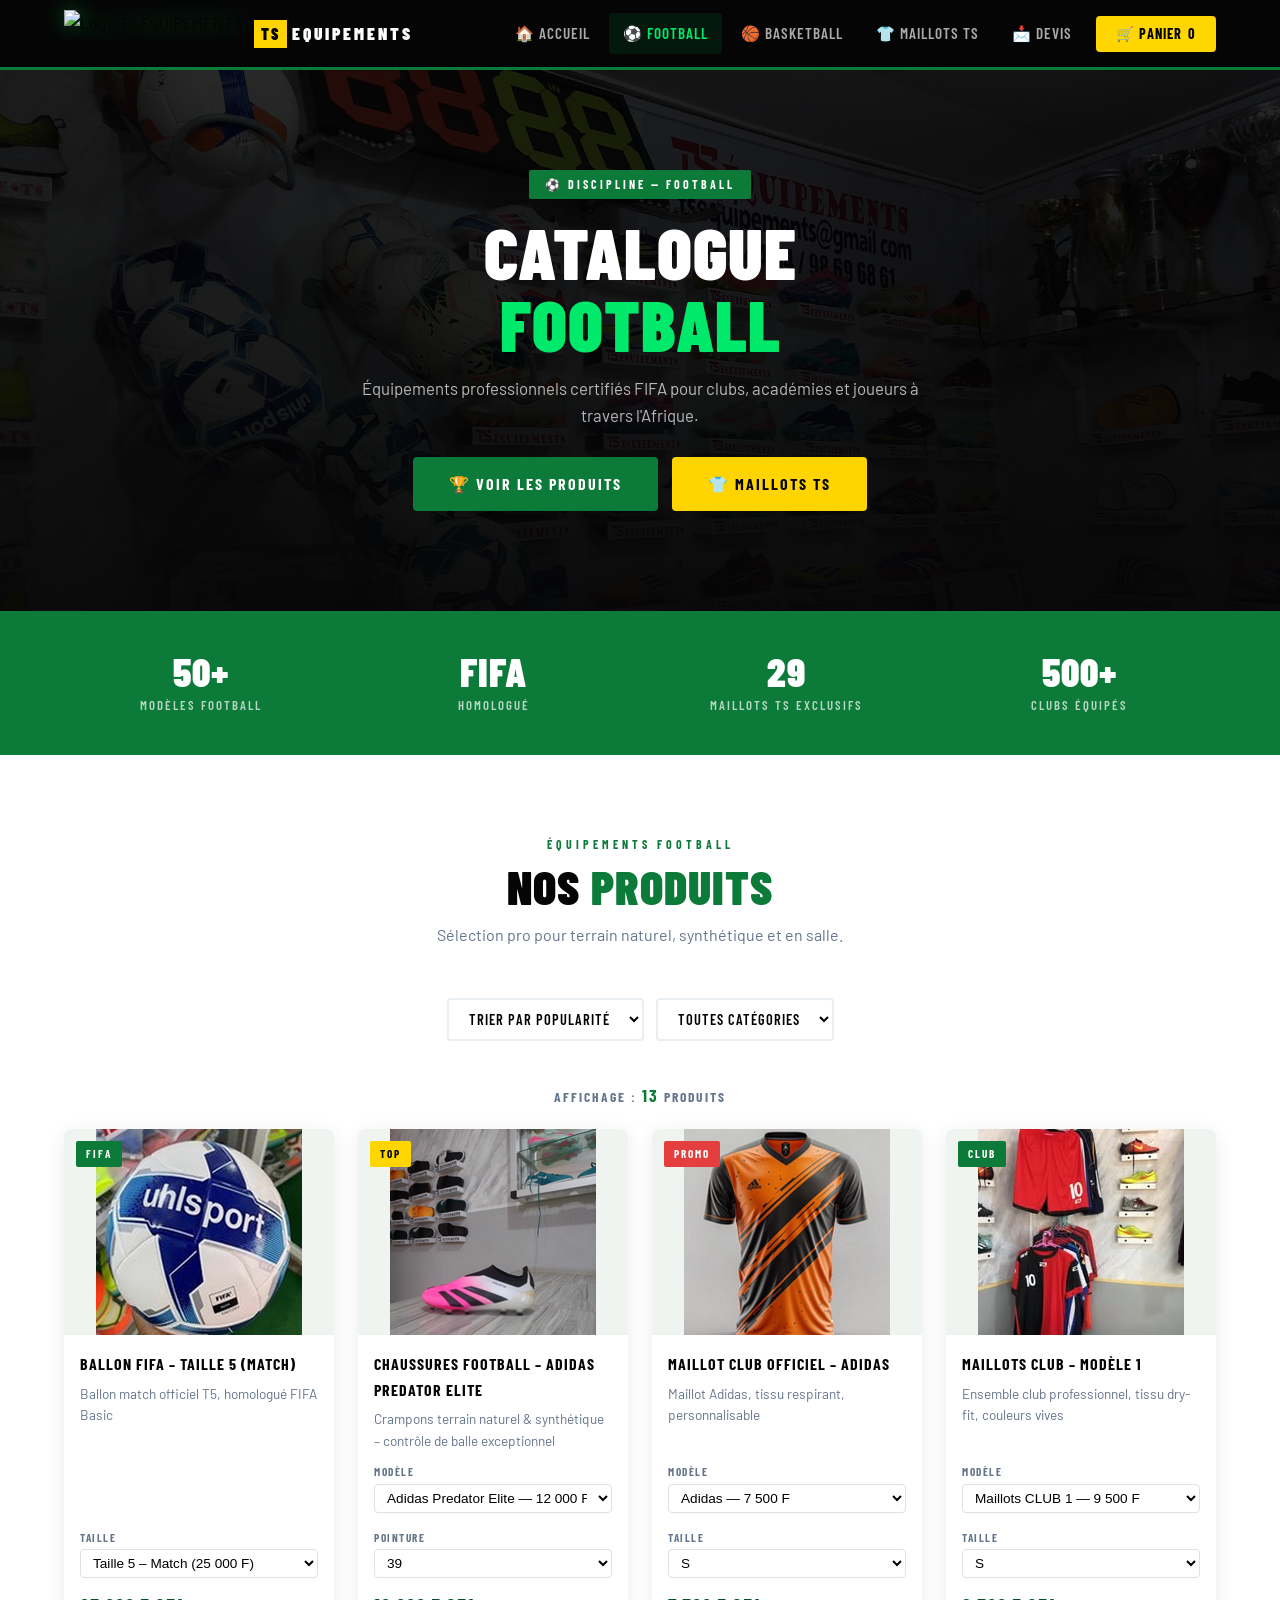
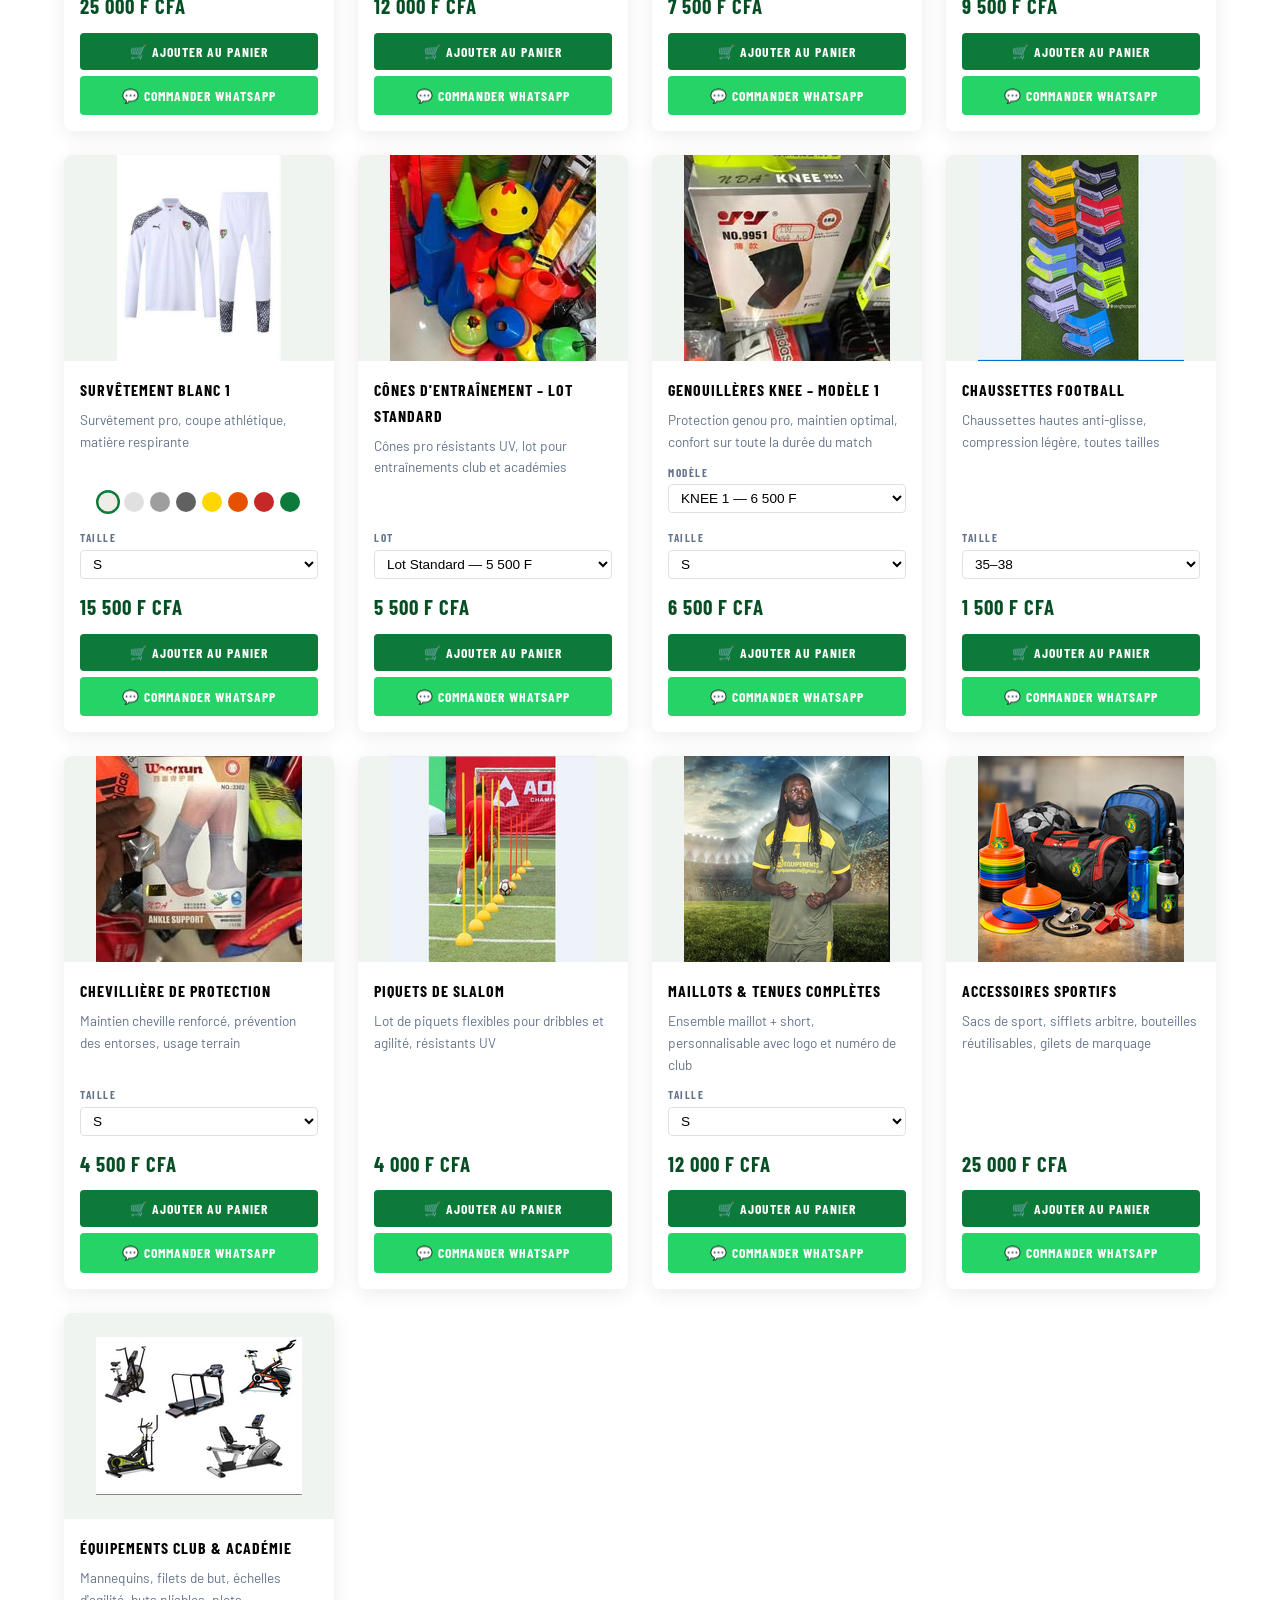
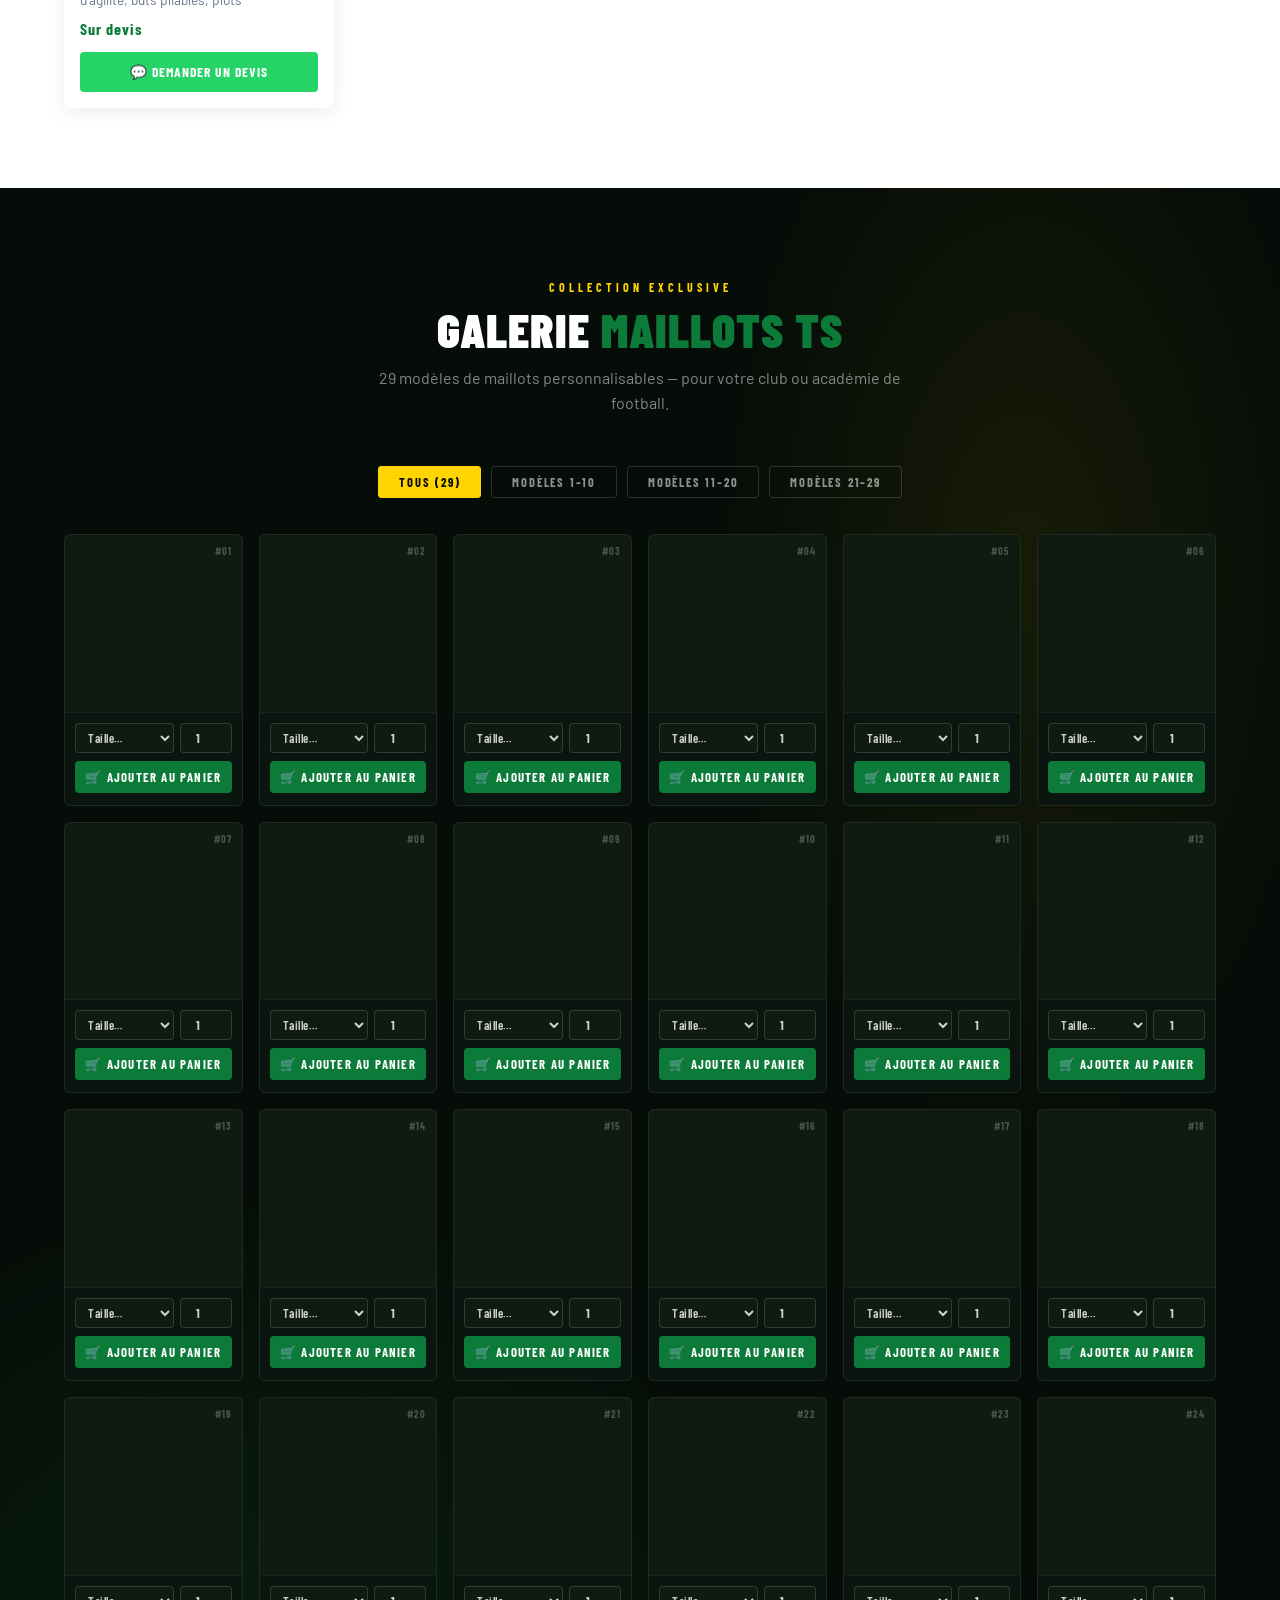
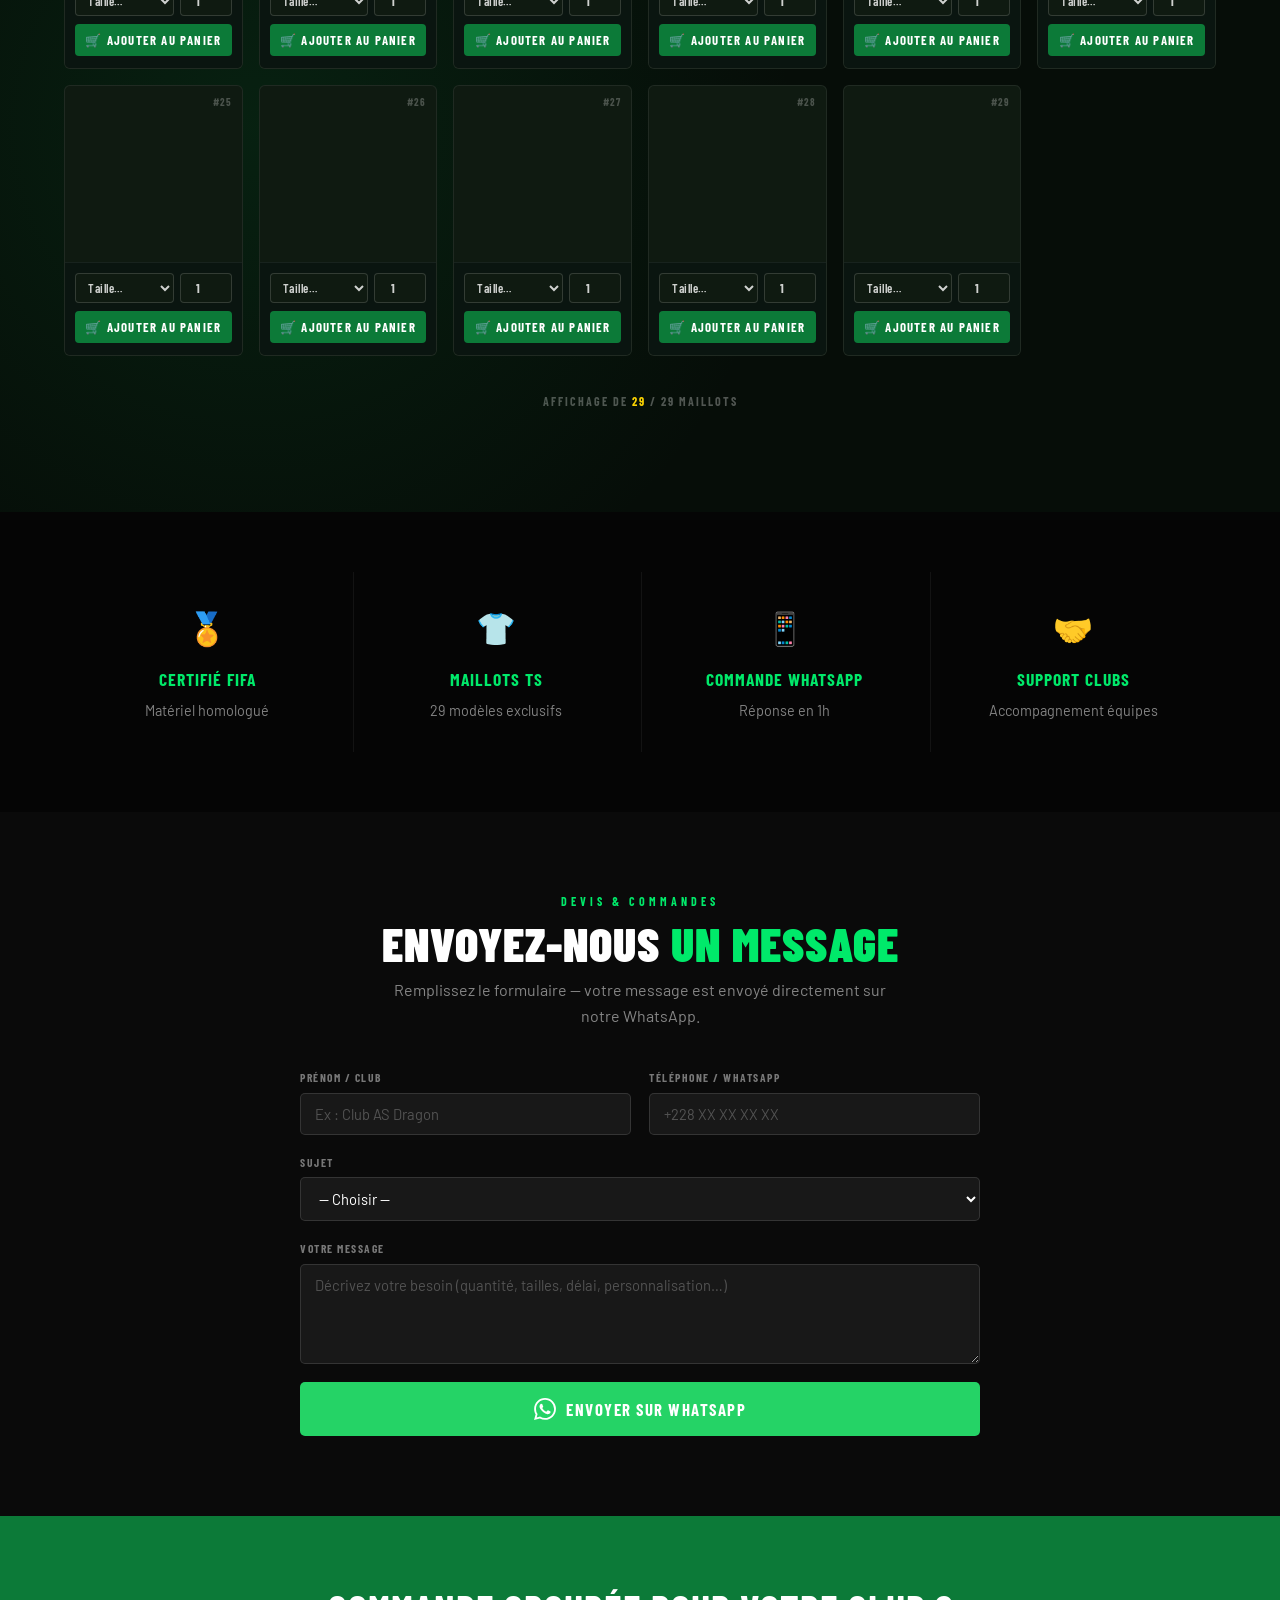
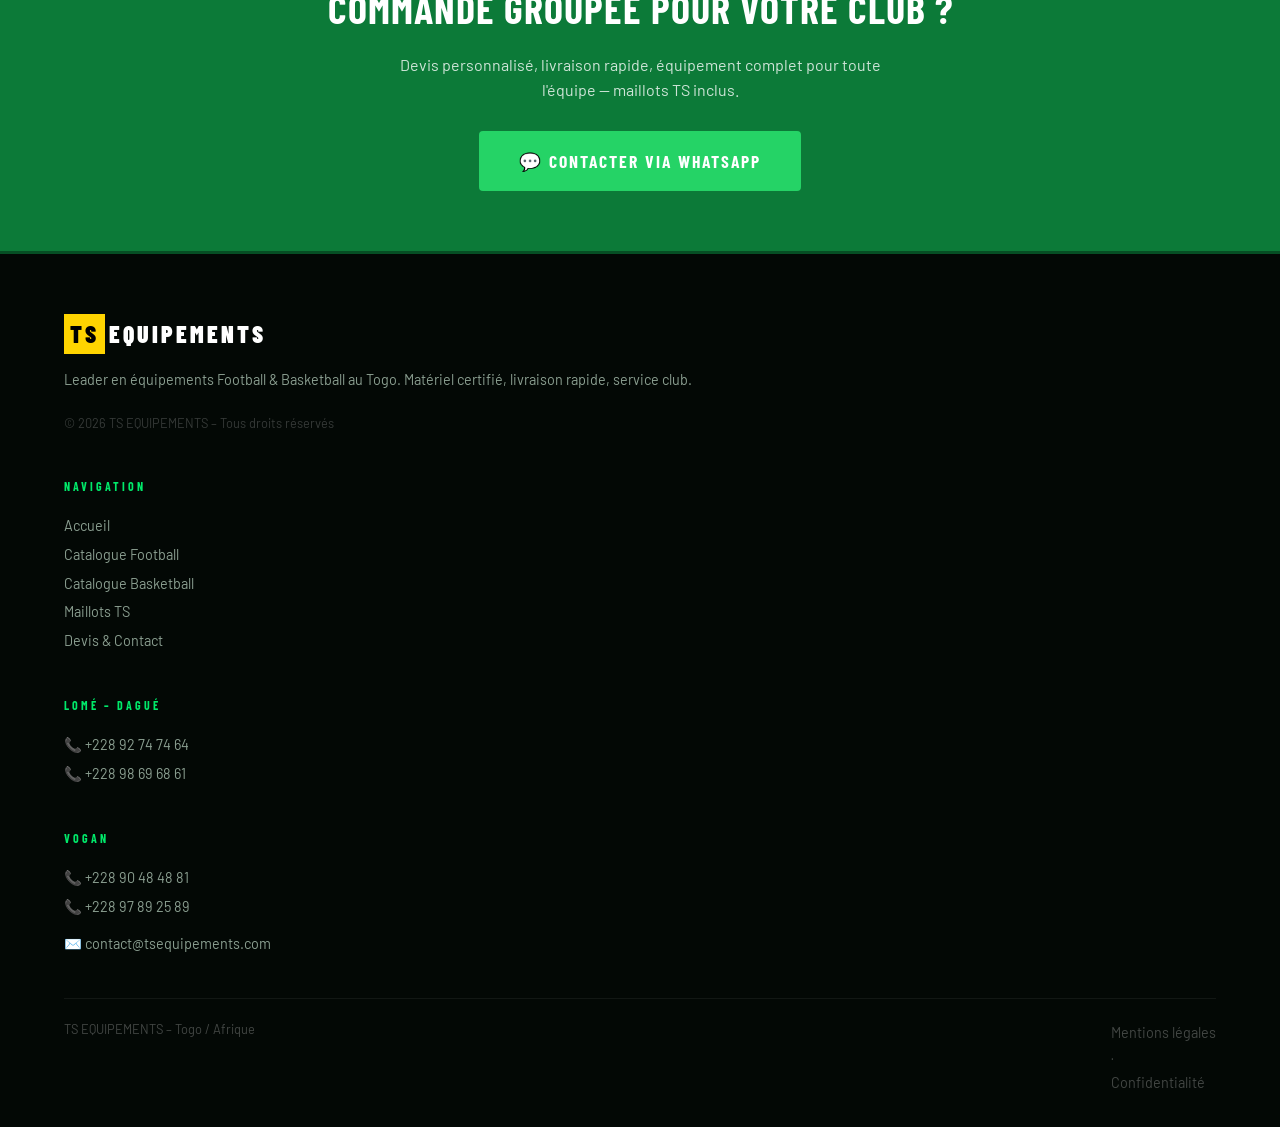
==== commit 8e1d9238: "Add files via upload" ====
--- a/pages/football.html
+++ b/pages/football.html
@@ -4,7 +4,7 @@
 <meta charset="UTF-8">
 <title>TS EQUIPEMENTS – Catalogue Football</title>
 <meta name="viewport" content="width=device-width, initial-scale=1.0">
-<meta name="description" content="Catalogue Football TS EQUIPEMENTS – Ballons FIFA, chaussures, maillots et équipements professionnels pour clubs et académies en Afrique.">
+<meta name="description" content="Catalogue Football TS EQUIPEMENTS – Ballons FIFA, chaussures, maillots TS personnalisés et équipements professionnels pour clubs et académies en Afrique.">
 <meta property="og:title" content="TS EQUIPEMENTS – Catalogue Football">
 <meta property="og:description" content="Équipements Football certifiés FIFA. Lomé & Vogan, Togo.">
 <meta property="og:image" content="../assets/logo-ts.png">
@@ -13,7 +13,7 @@
 <link rel="preconnect" href="https://fonts.gstatic.com" crossorigin>
 <link rel="stylesheet" href="../style.css">
 <style>
-/* ══ IMAGES PRODUITS — tailles réelles assets, miroir exact index.html ══ */
+/* ══ IMAGES PRODUITS ══ */
 .pi-sq   { width:100%; height:206px; background:#f0f4f1; display:flex; align-items:center; justify-content:center; overflow:hidden; }
 .pi-sq   img { width:206px; height:206px; object-fit:contain; transition:opacity .22s, transform .35s; }
 .pi-land { width:100%; height:155px; background:#f0f4f1; display:flex; align-items:center; justify-content:center; overflow:hidden; }
@@ -21,46 +21,253 @@
 .pi-sq img:hover, .pi-land img:hover { transform:scale(1.06); }
 .img-fading { opacity:0 !important; }
 
-/* ══ SÉLECTEUR MODÈLE — identique index.html ══ */
+/* ══ SÉLECTEUR ══ */
 .model-sel { display:flex; flex-direction:column; gap:3px; margin:5px 0; }
 .model-sel label { font-family:'Barlow Condensed',sans-serif; font-size:.7rem; font-weight:700; letter-spacing:1.5px; text-transform:uppercase; color:#64748b; }
 .model-sel select { padding:5px 8px; border-radius:4px; border:1px solid #dde3dd; font-size:.85rem; background:white; cursor:pointer; outline:none; }
 .model-sel select:focus { border-color:var(--green); }
 
-/* ══ COLOR DOTS SURVÊTEMENT — identique index.html ══ */
+/* ══ COLOR DOTS ══ */
 .color-dots { display:flex; flex-wrap:wrap; gap:6px; justify-content:center; margin:6px 0; }
 .color-dot  { width:20px; height:20px; border-radius:50%; cursor:pointer; border:2px solid transparent; transition:transform .2s, border-color .2s; }
 .color-dot:hover, .color-dot.active { border-color:var(--green); transform:scale(1.2); }
 
-/* ══ HEADER LOGO BADGE — identique index.html ══ */
-.lt-ts {
-  background:#ffd400; color:#000;
-  font-family:'Barlow Condensed',sans-serif;
-  font-weight:900; font-size:1rem; letter-spacing:2px;
-  padding:2px 7px; margin-right:5px;
-  display:inline-block; line-height:1.5;
-}
-.lt-equip {
-  color:#ffffff;
-  font-family:'Barlow Condensed',sans-serif;
-  font-weight:900; font-size:1.1rem; letter-spacing:3px;
-}
-
-/* ══ FOOTER LOGO BADGE — identique index.html ══ */
-.fl-ts  { background:#ffd400; color:#000; font-weight:900; padding:1px 6px; margin-right:4px; display:inline-block; }
-.fl-equip { color:#ffffff; letter-spacing:3px; }
-
-/* ══ COMPTEUR PRODUITS ══ */
-.cat-count {
-  text-align:center; margin-bottom:20px;
-  font-family:'Barlow Condensed',sans-serif; font-size:.85rem;
-  font-weight:700; letter-spacing:2px; color:var(--gray); text-transform:uppercase;
-}
+/* ══ HEADER LOGO ══ */
+.lt-ts   { background:#ffd400; color:#000; font-family:'Barlow Condensed',sans-serif; font-weight:900; font-size:1rem; letter-spacing:2px; padding:2px 7px; margin-right:5px; display:inline-block; line-height:1.5; }
+.lt-equip{ color:#ffffff; font-family:'Barlow Condensed',sans-serif; font-weight:900; font-size:1.1rem; letter-spacing:3px; }
+.fl-ts   { background:#ffd400; color:#000; font-weight:900; padding:1px 6px; margin-right:4px; display:inline-block; }
+.fl-equip{ color:#ffffff; letter-spacing:3px; }
+
+/* ══ COMPTEUR ══ */
+.cat-count { text-align:center; margin-bottom:20px; font-family:'Barlow Condensed',sans-serif; font-size:.85rem; font-weight:700; letter-spacing:2px; color:var(--gray); text-transform:uppercase; }
 .cat-count span { color:var(--green); font-size:1.1rem; }
 
-/* ══ PAGE HERO h1 ══ */
 .page-hero h1 { color:white; }
 .page-hero h1 .accent { color:var(--green-neon); }
+
+/* ══════════════════════════════════════════
+   GALERIE MAILLOTS TS
+══════════════════════════════════════════ */
+.gallery-section {
+  background: #060d08;
+  padding: 90px 0 100px;
+  position: relative;
+  overflow: hidden;
+}
+.gallery-section::before {
+  content:'';
+  position:absolute; inset:0;
+  background:
+    radial-gradient(ellipse 60% 40% at 20% 80%, rgba(12,122,56,.18) 0%, transparent 70%),
+    radial-gradient(ellipse 40% 50% at 80% 20%, rgba(255,212,0,.07) 0%, transparent 60%);
+  pointer-events:none;
+}
+.gallery-section .section-header { padding:0 5%; position:relative; }
+.gallery-section .section-header .eyebrow { color:#ffd400; }
+.gallery-section .section-header h2 { color:#fff; }
+.gallery-section .section-header p  { color:rgba(255,255,255,.5); }
+
+/* Filtres */
+.gallery-filters {
+  display:flex; flex-wrap:wrap; gap:10px;
+  justify-content:center; margin:40px 5% 36px; position:relative;
+}
+.gf-btn {
+  font-family:'Barlow Condensed',sans-serif; font-size:.78rem; font-weight:700;
+  letter-spacing:1.8px; text-transform:uppercase;
+  padding:8px 20px; border-radius:3px;
+  border:1px solid rgba(255,255,255,.15);
+  background:transparent; color:rgba(255,255,255,.55); cursor:pointer;
+  transition:all .25s;
+}
+.gf-btn:hover { border-color:rgba(255,212,0,.5); color:#ffd400; }
+.gf-btn.active { background:#ffd400; border-color:#ffd400; color:#060d08; }
+
+/* Grille */
+.gallery-grid {
+  display:grid;
+  grid-template-columns:repeat(auto-fill, minmax(160px, 1fr));
+  gap:16px; padding:0 5%; position:relative;
+}
+@media (max-width:600px) {
+  .gallery-grid { grid-template-columns:repeat(auto-fill, minmax(130px,1fr)); gap:10px; }
+}
+
+/* Carte */
+.gal-card {
+  position:relative; background:#0f1a11;
+  border-radius:6px; overflow:hidden;
+  border:1px solid rgba(255,255,255,.07);
+  cursor:default;
+  transition:border-color .3s, box-shadow .3s, transform .3s;
+  display:flex; flex-direction:column;
+  opacity:0; transform:translateY(24px) scale(.96);
+}
+.gal-card.visible {
+  opacity:1; transform:translateY(0) scale(1);
+  transition:opacity .45s ease, transform .45s cubic-bezier(.22,1,.36,1), border-color .3s, box-shadow .3s;
+}
+.gal-card.hidden { display:none; }
+.gal-card:hover { border-color:rgba(255,212,0,.45); box-shadow:0 20px 50px rgba(0,0,0,.5), 0 0 0 1px rgba(255,212,0,.15); }
+
+.gal-img-wrap {
+  position:relative; aspect-ratio:1/1; overflow:hidden; cursor:pointer;
+  display:flex; align-items:center; justify-content:center;
+}
+.gal-img-wrap img { width:100%; height:100%; object-fit:contain; padding:12px; transition:transform .4s ease; }
+.gal-img-wrap:hover img { transform:scale(1.08); }
+.gal-zoom-btn {
+  position:absolute; top:7px; right:8px;
+  background:rgba(0,0,0,.55); border:none; color:rgba(255,255,255,.7);
+  font-size:.85rem; width:26px; height:26px; border-radius:4px; cursor:pointer;
+  display:flex; align-items:center; justify-content:center;
+  opacity:0; transition:opacity .25s, background .2s, color .2s;
+}
+.gal-img-wrap:hover .gal-zoom-btn { opacity:1; }
+.gal-zoom-btn:hover { background:#ffd400; color:#000; }
+
+.gal-card-overlay {
+  position:absolute; inset:0;
+  background:linear-gradient(180deg, transparent 40%, rgba(0,0,0,.75) 100%);
+  opacity:0; transition:opacity .3s;
+  display:flex; align-items:flex-end; padding:12px;
+}
+.gal-img-wrap:hover .gal-card-overlay { opacity:1; }
+.gal-card-label { font-family:'Barlow Condensed',sans-serif; font-size:.72rem; font-weight:700; letter-spacing:1.2px; text-transform:uppercase; color:#ffd400; }
+
+.gal-number { position:absolute; top:8px; right:10px; font-family:'Barlow Condensed',sans-serif; font-size:.65rem; font-weight:700; color:rgba(255,255,255,.25); letter-spacing:1px; }
+
+/* Actions panier */
+.gal-actions {
+  padding:10px 10px 12px; background:#0a1510;
+  border-top:1px solid rgba(255,255,255,.06);
+  display:flex; flex-direction:column; gap:8px;
+}
+.gal-size-row { display:flex; gap:6px; }
+.gal-size {
+  flex:1; padding:6px 8px; border-radius:4px;
+  border:1px solid rgba(255,255,255,.15);
+  background:#0f1a11; color:rgba(255,255,255,.8);
+  font-family:'Barlow Condensed',sans-serif; font-size:.78rem; font-weight:600;
+  letter-spacing:.5px; cursor:pointer; outline:none;
+}
+.gal-size:focus { border-color:#ffd400; }
+.gal-qty {
+  width:52px; padding:6px; border-radius:4px;
+  border:1px solid rgba(255,255,255,.15);
+  background:#0f1a11; color:rgba(255,255,255,.8);
+  font-family:'Barlow Condensed',sans-serif; font-size:.82rem; font-weight:700;
+  text-align:center; outline:none;
+}
+.gal-qty:focus { border-color:#ffd400; }
+.gal-add-btn {
+  width:100%; padding:8px 0; border-radius:4px; border:none;
+  background:#0c7a38; color:#fff;
+  font-family:'Barlow Condensed',sans-serif; font-size:.8rem; font-weight:700;
+  letter-spacing:1.2px; text-transform:uppercase; cursor:pointer;
+  transition:background .2s, transform .15s;
+}
+.gal-add-btn:hover { background:#ffd400; color:#060d08; transform:scale(1.02); }
+.gal-add-btn:active { transform:scale(.97); }
+
+/* Compteur galerie */
+.gallery-count {
+  text-align:center; margin-top:36px;
+  font-family:'Barlow Condensed',sans-serif; font-size:.75rem; font-weight:700;
+  letter-spacing:2px; text-transform:uppercase; color:rgba(255,255,255,.3);
+}
+.gallery-count span { color:#ffd400; }
+
+/* ══ LIGHTBOX ══ */
+#gal-lightbox {
+  display:none; position:fixed; inset:0; z-index:9999;
+  background:rgba(0,0,0,.93); backdrop-filter:blur(10px);
+  align-items:center; justify-content:center; flex-direction:column;
+}
+#gal-lightbox.open { display:flex; }
+#gal-lb-img { max-width:min(480px,90vw); max-height:70vh; object-fit:contain; border-radius:6px; box-shadow:0 30px 80px rgba(0,0,0,.6); }
+#gal-lb-caption { margin-top:16px; font-family:'Barlow Condensed',sans-serif; font-size:.85rem; font-weight:700; letter-spacing:2px; text-transform:uppercase; color:rgba(255,255,255,.6); }
+#gal-lb-close { position:absolute; top:20px; right:24px; font-size:2rem; color:rgba(255,255,255,.5); cursor:pointer; background:none; border:none; transition:color .2s; }
+#gal-lb-close:hover { color:#ffd400; }
+.gal-lb-nav {
+  position:absolute; top:50%; transform:translateY(-50%);
+  background:rgba(255,255,255,.08); border:none; color:white;
+  font-size:1.8rem; width:48px; height:48px; border-radius:50%; cursor:pointer;
+  transition:background .2s; display:flex; align-items:center; justify-content:center;
+}
+.gal-lb-nav:hover { background:rgba(255,212,0,.3); color:#ffd400; }
+#gal-lb-prev { left:20px; }
+#gal-lb-next { right:20px; }
+@media (max-width:600px) { #gal-lb-prev{left:6px;} #gal-lb-next{right:6px;} }
+
+/* ══ FORMULAIRE WHATSAPP ══ */
+.contact-football {
+  background:#0a0a0a;
+  padding:80px 5%;
+}
+.contact-football .section-header { margin-bottom:40px; }
+.contact-football .section-header .eyebrow { color:var(--green-neon); }
+.contact-football .section-header h2 { color:white; }
+.contact-football .section-header p  { color:rgba(255,255,255,.5); }
+.form-grid-f {
+  display:grid;
+  grid-template-columns:1fr 1fr;
+  gap:18px;
+  max-width:680px;
+  margin:0 auto;
+}
+@media (max-width:640px) { .form-grid-f { grid-template-columns:1fr; } }
+.form-group-f { display:flex; flex-direction:column; gap:6px; }
+.form-group-f.full { grid-column:1/-1; }
+.form-group-f label {
+  font-family:'Barlow Condensed',sans-serif; font-size:.72rem; font-weight:700;
+  letter-spacing:1.5px; text-transform:uppercase; color:rgba(255,255,255,.45);
+}
+.form-group-f input,
+.form-group-f select,
+.form-group-f textarea {
+  padding:11px 14px; border-radius:5px;
+  border:1px solid rgba(255,255,255,.12);
+  background:rgba(255,255,255,.06); color:white;
+  font-family:'Barlow',sans-serif; font-size:.92rem;
+  outline:none; transition:border-color .2s;
+}
+.form-group-f input::placeholder,
+.form-group-f textarea::placeholder { color:rgba(255,255,255,.25); }
+.form-group-f input:focus,
+.form-group-f select:focus,
+.form-group-f textarea:focus { border-color:var(--green-neon); }
+.form-group-f select option { background:#111; color:#fff; }
+.form-group-f textarea { resize:vertical; min-height:100px; }
+.cart-summary-f {
+  grid-column:1/-1;
+  background:rgba(12,122,56,.15);
+  border:1px solid rgba(12,122,56,.35);
+  border-radius:5px; padding:14px 16px;
+  display:none;
+}
+.cart-summary-f.visible { display:block; }
+.cart-summary-f h5 {
+  font-family:'Barlow Condensed',sans-serif; font-size:.78rem; font-weight:700;
+  letter-spacing:1.5px; text-transform:uppercase; color:var(--green-neon);
+  margin-bottom:8px;
+}
+.cart-summary-f ul { list-style:none; padding:0; }
+.cart-summary-f li {
+  font-size:.82rem; color:rgba(255,255,255,.7);
+  padding:3px 0; border-bottom:1px solid rgba(255,255,255,.06);
+}
+.cart-summary-f li:last-child { border:none; }
+.btn-wa-send {
+  width:100%; padding:16px;
+  background:#25d366; color:#fff; border:none; border-radius:5px;
+  font-family:'Barlow Condensed',sans-serif; font-size:1.05rem;
+  font-weight:700; letter-spacing:1.5px; text-transform:uppercase;
+  cursor:pointer; transition:background .2s, transform .15s;
+  display:flex; align-items:center; justify-content:center; gap:10px;
+}
+.btn-wa-send:hover { background:#1aad53; transform:scale(1.02); }
+.btn-wa-send:active { transform:scale(.98); }
 </style>
 </head>
 <body>
@@ -83,8 +290,8 @@
       <a href="../index.html">🏠 Accueil</a>
       <a href="football.html" class="active">⚽ Football</a>
       <a href="basketball.html">🏀 Basketball</a>
-      <a href="../index.html#bestsellers">Top Ventes</a>
-      <a href="../index.html#contact">Contact</a>
+      <a href="#galerie-maillots-ts">👕 Maillots TS</a>
+      <a href="#contact-football">📩 Devis</a>
     </div>
     <button class="cart-btn" aria-label="Panier">🛒 Panier <span id="cart-count">0</span></button>
   </nav>
@@ -100,7 +307,7 @@
     <p>Équipements professionnels certifiés FIFA pour clubs, académies et joueurs à travers l'Afrique.</p>
     <div style="margin-top:28px; display:flex; gap:14px; justify-content:center; flex-wrap:wrap;">
       <a href="#catalogue" class="btn-primary">🏆 Voir les produits</a>
-      <a href="https://wa.me/22892747464" target="_blank" rel="noopener" class="btn-whatsapp">💬 Commander WhatsApp</a>
+      <a href="#galerie-maillots-ts" class="btn-whatsapp" style="background:#ffd400;color:#000;border-color:#ffd400;">👕 Maillots TS</a>
     </div>
   </div>
 </section>
@@ -109,7 +316,7 @@
 <div class="stats-strip">
   <div class="stat-item"><h3>50+</h3><p>Modèles Football</p></div>
   <div class="stat-item"><h3>FIFA</h3><p>Homologué</p></div>
-  <div class="stat-item"><h3>15+</h3><p>Pays livrés</p></div>
+  <div class="stat-item"><h3>29</h3><p>Maillots TS exclusifs</p></div>
   <div class="stat-item"><h3>500+</h3><p>Clubs équipés</p></div>
 </div>
 
@@ -118,10 +325,9 @@
   <div class="section-header">
     <span class="eyebrow">Équipements Football</span>
     <h2>NOS <span>PRODUITS</span></h2>
-    <p>Sélection pro pour le terrain naturel, synthétique et en salle.</p>
+    <p>Sélection pro pour terrain naturel, synthétique et en salle.</p>
   </div>
 
-  <!-- FILTRES -->
   <div class="filter-bar">
     <select id="sort-sel" aria-label="Trier par">
       <option value="default">Trier par popularité</option>
@@ -143,20 +349,17 @@
 
   <div class="product-grid" id="pgrid">
 
-    <!-- ── 1. BALLON FIFA (3 tailles) ── -->
+    <!-- 1. BALLON FIFA -->
     <div class="product" data-category="ballons" data-price="25000">
       <div class="badge new">FIFA</div>
       <div class="pi-sq" id="wrap-fifa-f">
-        <img id="img-fifa-f"
-          src="../assets/Ballon de football taille 5 (match).png"
-          alt="Ballon FIFA Taille 5"
+        <img id="img-fifa-f" src="../assets/Ballon de football taille 5 (match).png" alt="Ballon FIFA T5"
           onerror="this.style.display='none';this.parentElement.innerHTML='<span style=font-size:3rem;opacity:.3>⚽</span>'">
       </div>
       <div class="product-body">
         <h4 id="name-fifa-f">Ballon FIFA – Taille 5 (Match)</h4>
         <p id="desc-fifa-f">Ballon match officiel T5, homologué FIFA Basic</p>
-        <div class="model-sel">
-          <label>Taille</label>
+        <div class="model-sel"><label>Taille</label>
           <select onchange="changeFifaF(this.value)">
             <option value="3">Taille 3 – Enfant (18 000 F)</option>
             <option value="4">Taille 4 – Junior (20 000 F)</option>
@@ -165,26 +368,23 @@
         </div>
         <div class="price" id="price-fifa-f">25 000 F CFA</div>
         <div class="product-actions">
-          <button class="add">🛒 Ajouter au panier</button>
+          <button class="add" data-name-ref="name-fifa-f" data-price-ref="price-fifa-f">🛒 Ajouter au panier</button>
           <a href="https://wa.me/22892747464" target="_blank" rel="noopener" class="whatsapp-btn">💬 Commander WhatsApp</a>
         </div>
       </div>
     </div>
 
-    <!-- ── 2. CHAUSSURES FOOTBALL (5 modèles) ── -->
+    <!-- 2. CHAUSSURES FOOTBALL -->
     <div class="product" data-category="chaussures" data-price="12000">
       <div class="badge">TOP</div>
       <div class="pi-sq" id="wrap-shoe-f">
-        <img id="img-shoe-f"
-          src="../assets/Adidas Predator Elite.png"
-          alt="Adidas Predator Elite"
+        <img id="img-shoe-f" src="../assets/Adidas Predator Elite.png" alt="Adidas Predator Elite"
           onerror="this.style.display='none';this.parentElement.innerHTML='<span style=font-size:3rem;opacity:.3>👟</span>'">
       </div>
       <div class="product-body">
         <h4 id="name-shoe-f">Chaussures Football – Adidas Predator Elite</h4>
         <p id="desc-shoe-f">Crampons terrain naturel &amp; synthétique – contrôle de balle exceptionnel</p>
-        <div class="model-sel">
-          <label>Modèle</label>
+        <div class="model-sel"><label>Modèle</label>
           <select onchange="changeShoeF(this.value)">
             <option value="Adidas Predator Elite">Adidas Predator Elite — 12 000 F</option>
             <option value="adidas predator">Adidas Predator Standard — 13 000 F</option>
@@ -193,35 +393,28 @@
             <option value="nike golden goose">Nike Golden Goose — 19 000 F</option>
           </select>
         </div>
-        <div class="model-sel">
-          <label>Pointure</label>
-          <select>
-            <option>39</option><option>40</option><option>41</option>
-            <option>42</option><option>43</option><option>44</option><option>45</option>
-          </select>
+        <div class="model-sel"><label>Pointure</label>
+          <select><option>39</option><option>40</option><option>41</option><option>42</option><option>43</option><option>44</option><option>45</option></select>
         </div>
         <div class="price" id="price-shoe-f">12 000 F CFA</div>
         <div class="product-actions">
-          <button class="add">🛒 Ajouter au panier</button>
+          <button class="add" data-name-ref="name-shoe-f" data-price-ref="price-shoe-f">🛒 Ajouter au panier</button>
           <a href="https://wa.me/22892747464" target="_blank" rel="noopener" class="whatsapp-btn">💬 Commander WhatsApp</a>
         </div>
       </div>
     </div>
 
-    <!-- ── 3. MAILLOT CLUB OFFICIEL (10 modèles) ── -->
+    <!-- 3. MAILLOT CLUB OFFICIEL -->
     <div class="product" data-category="maillots" data-price="7500">
       <div class="badge promo">PROMO</div>
       <div class="pi-sq" id="wrap-jersey-f">
-        <img id="img-jersey-f"
-          src="../assets/adidas.png"
-          alt="Maillot Adidas"
+        <img id="img-jersey-f" src="../assets/adidas.png" alt="Maillot Adidas"
           onerror="this.style.display='none';this.parentElement.innerHTML='<span style=font-size:3rem;opacity:.3>👕</span>'">
       </div>
       <div class="product-body">
         <h4 id="name-jersey-f">Maillot Club Officiel – Adidas</h4>
         <p id="desc-jersey-f">Maillot Adidas, tissu respirant, personnalisable</p>
-        <div class="model-sel">
-          <label>Modèle</label>
+        <div class="model-sel"><label>Modèle</label>
           <select onchange="changeJerseyF(this.value)">
             <option value="adidas">Adidas — 7 500 F</option>
             <option value="adidas1">Adidas Premium — 8 000 F</option>
@@ -235,32 +428,28 @@
             <option value="ts equipements">TS Equipements — 5 500 F</option>
           </select>
         </div>
-        <div class="model-sel">
-          <label>Taille</label>
+        <div class="model-sel"><label>Taille</label>
           <select><option>S</option><option>M</option><option>L</option><option>XL</option></select>
         </div>
         <div class="price" id="price-jersey-f">7 500 F CFA</div>
         <div class="product-actions">
-          <button class="add">🛒 Ajouter au panier</button>
+          <button class="add" data-name-ref="name-jersey-f" data-price-ref="price-jersey-f">🛒 Ajouter au panier</button>
           <a href="https://wa.me/22892747464" target="_blank" rel="noopener" class="whatsapp-btn">💬 Commander WhatsApp</a>
         </div>
       </div>
     </div>
 
-    <!-- ── 4. MAILLOTS CLUB ENSEMBLE (5 modèles) ── -->
+    <!-- 4. MAILLOTS CLUB ENSEMBLE -->
     <div class="product" data-category="maillots" data-price="9500">
       <div class="badge new">CLUB</div>
       <div class="pi-sq" id="wrap-club-f">
-        <img id="img-club-f"
-          src="../assets/Maillots CLUB 1.png"
-          alt="Maillots CLUB 1"
+        <img id="img-club-f" src="../assets/Maillots CLUB 1.png" alt="Maillots CLUB 1"
           onerror="this.style.display='none';this.parentElement.innerHTML='<span style=font-size:3rem;opacity:.3>👕</span>'">
       </div>
       <div class="product-body">
         <h4 id="name-club-f">Maillots CLUB – Modèle 1</h4>
         <p id="desc-club-f">Ensemble club professionnel, tissu dry-fit, couleurs vives</p>
-        <div class="model-sel">
-          <label>Modèle</label>
+        <div class="model-sel"><label>Modèle</label>
           <select onchange="changeClubF(this.value)">
             <option value="1">Maillots CLUB 1 — 9 500 F</option>
             <option value="2">Maillots CLUB 2 — 8 500 F</option>
@@ -269,24 +458,21 @@
             <option value="b">Maillots CLUB B — 9 500 F</option>
           </select>
         </div>
-        <div class="model-sel">
-          <label>Taille</label>
+        <div class="model-sel"><label>Taille</label>
           <select><option>S</option><option>M</option><option>L</option><option>XL</option></select>
         </div>
         <div class="price" id="price-club-f">9 500 F CFA</div>
         <div class="product-actions">
-          <button class="add">🛒 Ajouter au panier</button>
+          <button class="add" data-name-ref="name-club-f" data-price-ref="price-club-f">🛒 Ajouter au panier</button>
           <a href="https://wa.me/22892747464" target="_blank" rel="noopener" class="whatsapp-btn">💬 Commander WhatsApp</a>
         </div>
       </div>
     </div>
 
-    <!-- ── 5. SURVÊTEMENT (8 couleurs dots) ── -->
+    <!-- 5. SURVÊTEMENT -->
     <div class="product" data-category="survetements" data-price="15500">
       <div class="pi-sq">
-        <img id="img-surv-f"
-          src="../assets/Survêtement Blanc 1.png"
-          alt="Survêtement Blanc 1"
+        <img id="img-surv-f" src="../assets/Survêtement Blanc 1.png" alt="Survêtement Blanc 1"
           onerror="this.style.display='none';this.parentElement.innerHTML='<span style=font-size:3rem;opacity:.3>🏃</span>'">
       </div>
       <div class="product-body">
@@ -302,31 +488,27 @@
           <div class="color-dot"        style="background:#c62828" title="Rouge"    onclick="changeSurvF('Rouge',this,15000)"></div>
           <div class="color-dot"        style="background:#0c7a38" title="Vert"     onclick="changeSurvF('Vert',this,16500)"></div>
         </div>
-        <div class="model-sel">
-          <label>Taille</label>
+        <div class="model-sel"><label>Taille</label>
           <select><option>S</option><option>M</option><option>L</option><option>XL</option><option>XXL</option></select>
         </div>
         <div class="price" id="price-surv-f">15 500 F CFA</div>
         <div class="product-actions">
-          <button class="add">🛒 Ajouter au panier</button>
+          <button class="add" data-name-ref="name-surv-f" data-price-ref="price-surv-f">🛒 Ajouter au panier</button>
           <a href="https://wa.me/22892747464" target="_blank" rel="noopener" class="whatsapp-btn">💬 Commander WhatsApp</a>
         </div>
       </div>
     </div>
 
-    <!-- ── 6. CÔNES D'ENTRAÎNEMENT (5 lots) ── -->
+    <!-- 6. CÔNES D'ENTRAÎNEMENT -->
     <div class="product" data-category="entrainement" data-price="5500">
       <div class="pi-sq">
-        <img id="img-cone-f"
-          src="../assets/Cônes d'Entraînement 1.png"
-          alt="Cônes Entraînement"
+        <img id="img-cone-f" src="../assets/Cônes d'Entraînement 1.png" alt="Cônes Entraînement"
           onerror="this.style.display='none';this.parentElement.innerHTML='<span style=font-size:3rem;opacity:.3>🔶</span>'">
       </div>
       <div class="product-body">
         <h4 id="name-cone-f">Cônes d'Entraînement – Lot Standard</h4>
         <p>Cônes pro résistants UV, lot pour entraînements club et académies</p>
-        <div class="model-sel">
-          <label>Lot</label>
+        <div class="model-sel"><label>Lot</label>
           <select onchange="changeConeF(this.value)">
             <option value="std">Lot Standard — 5 500 F</option>
             <option value="2">Lot Compact 2 — 4 500 F</option>
@@ -337,25 +519,22 @@
         </div>
         <div class="price" id="price-cone-f">5 500 F CFA</div>
         <div class="product-actions">
-          <button class="add">🛒 Ajouter au panier</button>
+          <button class="add" data-name-ref="name-cone-f" data-price-ref="price-cone-f">🛒 Ajouter au panier</button>
           <a href="https://wa.me/22892747464" target="_blank" rel="noopener" class="whatsapp-btn">💬 Commander WhatsApp</a>
         </div>
       </div>
     </div>
 
-    <!-- ── 7. GENOUILLÈRES KNEE (4 modèles) ── -->
+    <!-- 7. GENOUILLÈRES KNEE -->
     <div class="product" data-category="accessoires" data-price="6500">
       <div class="pi-sq">
-        <img id="img-knee-f"
-          src="../assets/Genouillères KNEE 1.png"
-          alt="Genouillères KNEE 1"
+        <img id="img-knee-f" src="../assets/Genouillères KNEE 1.png" alt="Genouillères KNEE 1"
           onerror="this.style.display='none';this.parentElement.innerHTML='<span style=font-size:3rem;opacity:.3>🦵</span>'">
       </div>
       <div class="product-body">
         <h4 id="name-knee-f">Genouillères KNEE – Modèle 1</h4>
         <p>Protection genou pro, maintien optimal, confort sur toute la durée du match</p>
-        <div class="model-sel">
-          <label>Modèle</label>
+        <div class="model-sel"><label>Modèle</label>
           <select onchange="changeKneeF(this.value)">
             <option value="1">KNEE 1 — 6 500 F</option>
             <option value="2">KNEE 2 — 6 500 F</option>
@@ -363,11 +542,30 @@
             <option value="x">KNEE X — 8 500 F</option>
           </select>
         </div>
-        <div class="model-sel">
-          <label>Taille</label>
+        <div class="model-sel"><label>Taille</label>
           <select><option>S</option><option>M</option><option>L</option><option>XL</option></select>
         </div>
         <div class="price" id="price-knee-f">6 500 F CFA</div>
+        <div class="product-actions">
+          <button class="add" data-name-ref="name-knee-f" data-price-ref="price-knee-f">🛒 Ajouter au panier</button>
+          <a href="https://wa.me/22892747464" target="_blank" rel="noopener" class="whatsapp-btn">💬 Commander WhatsApp</a>
+        </div>
+      </div>
+    </div>
+
+    <!-- 8. CHAUSSETTES -->
+    <div class="product" data-category="accessoires" data-price="1500">
+      <div class="pi-sq">
+        <img src="../assets/chaussette.png" alt="Chaussettes Football"
+          onerror="this.style.display='none';this.parentElement.innerHTML='<span style=font-size:3rem;opacity:.3>🧦</span>'">
+      </div>
+      <div class="product-body">
+        <h4>Chaussettes Football</h4>
+        <p>Chaussettes hautes anti-glisse, compression légère, toutes tailles</p>
+        <div class="model-sel"><label>Taille</label>
+          <select><option>35–38</option><option>39–42</option><option>43–46</option></select>
+        </div>
+        <div class="price">1 500 F CFA</div>
         <div class="product-actions">
           <button class="add">🛒 Ajouter au panier</button>
           <a href="https://wa.me/22892747464" target="_blank" rel="noopener" class="whatsapp-btn">💬 Commander WhatsApp</a>
@@ -375,21 +573,19 @@
       </div>
     </div>
 
-    <!-- ── 8. CHAUSSETTES FOOTBALL ── -->
-    <div class="product" data-category="accessoires" data-price="1500">
+    <!-- 9. CHEVILLIÈRE -->
+    <div class="product" data-category="accessoires" data-price="4500">
       <div class="pi-sq">
-        <img src="../assets/chaussette.png"
-          alt="Chaussettes Football"
-          onerror="this.style.display='none';this.parentElement.innerHTML='<span style=font-size:3rem;opacity:.3>🧦</span>'">
-      </div>
-      <div class="product-body">
-        <h4>Chaussettes Football</h4>
-        <p>Chaussettes hautes anti-glisse, compression légère, toutes tailles disponibles</p>
-        <div class="model-sel">
-          <label>Taille</label>
-          <select><option>35–38</option><option>39–42</option><option>43–46</option></select>
-        </div>
-        <div class="price">1 500 F CFA</div>
+        <img src="../assets/Chevillière.png" alt="Chevillière"
+          onerror="this.style.display='none';this.parentElement.innerHTML='<span style=font-size:3rem;opacity:.3>🦶</span>'">
+      </div>
+      <div class="product-body">
+        <h4>Chevillière de Protection</h4>
+        <p>Maintien cheville renforcé, prévention des entorses, usage terrain</p>
+        <div class="model-sel"><label>Taille</label>
+          <select><option>S</option><option>M</option><option>L</option><option>XL</option></select>
+        </div>
+        <div class="price">4 500 F CFA</div>
         <div class="product-actions">
           <button class="add">🛒 Ajouter au panier</button>
           <a href="https://wa.me/22892747464" target="_blank" rel="noopener" class="whatsapp-btn">💬 Commander WhatsApp</a>
@@ -397,21 +593,16 @@
       </div>
     </div>
 
-    <!-- ── 9. CHEVILLIÈRE ── -->
-    <div class="product" data-category="accessoires" data-price="4500">
+    <!-- 10. PIQUETS DE SLALOM -->
+    <div class="product" data-category="entrainement" data-price="4000">
       <div class="pi-sq">
-        <img src="../assets/Chevillière.png"
-          alt="Chevillière de protection"
-          onerror="this.style.display='none';this.parentElement.innerHTML='<span style=font-size:3rem;opacity:.3>🦶</span>'">
-      </div>
-      <div class="product-body">
-        <h4>Chevillière de Protection</h4>
-        <p>Maintien cheville renforcé, prévention des entorses, usage terrain</p>
-        <div class="model-sel">
-          <label>Taille</label>
-          <select><option>S</option><option>M</option><option>L</option><option>XL</option></select>
-        </div>
-        <div class="price">4 500 F CFA</div>
+        <img src="../assets/Piquets de slalom.png" alt="Piquets de slalom"
+          onerror="this.style.display='none';this.parentElement.innerHTML='<span style=font-size:3rem;opacity:.3>🔰</span>'">
+      </div>
+      <div class="product-body">
+        <h4>Piquets de Slalom</h4>
+        <p>Lot de piquets flexibles pour dribbles et agilité, résistants UV</p>
+        <div class="price">4 000 F CFA</div>
         <div class="product-actions">
           <button class="add">🛒 Ajouter au panier</button>
           <a href="https://wa.me/22892747464" target="_blank" rel="noopener" class="whatsapp-btn">💬 Commander WhatsApp</a>
@@ -419,17 +610,19 @@
       </div>
     </div>
 
-    <!-- ── 10. PIQUETS DE SLALOM ── -->
-    <div class="product" data-category="entrainement" data-price="4000">
+    <!-- 11. MAILLOTS & TENUES -->
+    <div class="product" data-category="maillots" data-price="12000">
       <div class="pi-sq">
-        <img src="../assets/Piquets de slalom.png"
-          alt="Piquets de slalom"
-          onerror="this.style.display='none';this.parentElement.innerHTML='<span style=font-size:3rem;opacity:.3>🔰</span>'">
-      </div>
-      <div class="product-body">
-        <h4>Piquets de Slalom</h4>
-        <p>Lot de piquets flexibles pour dribbles et agilité, résistants aux UV</p>
-        <div class="price">4 000 F CFA</div>
+        <img src="../assets/Maillots  Tenues.png" alt="Maillots Tenues"
+          onerror="this.style.display='none';this.parentElement.innerHTML='<span style=font-size:3rem;opacity:.3>👕</span>'">
+      </div>
+      <div class="product-body">
+        <h4>Maillots &amp; Tenues Complètes</h4>
+        <p>Ensemble maillot + short, personnalisable avec logo et numéro de club</p>
+        <div class="model-sel"><label>Taille</label>
+          <select><option>S</option><option>M</option><option>L</option><option>XL</option></select>
+        </div>
+        <div class="price">12 000 F CFA</div>
         <div class="product-actions">
           <button class="add">🛒 Ajouter au panier</button>
           <a href="https://wa.me/22892747464" target="_blank" rel="noopener" class="whatsapp-btn">💬 Commander WhatsApp</a>
@@ -437,33 +630,10 @@
       </div>
     </div>
 
-    <!-- ── 11. MAILLOTS & TENUES ── -->
-    <div class="product" data-category="maillots" data-price="12000">
-      <div class="pi-sq">
-        <img src="../assets/Maillots  Tenues.png"
-          alt="Maillots Tenues"
-          onerror="this.style.display='none';this.parentElement.innerHTML='<span style=font-size:3rem;opacity:.3>👕</span>'">
-      </div>
-      <div class="product-body">
-        <h4>Maillots &amp; Tenues Complètes</h4>
-        <p>Ensemble maillot + short, personnalisable avec logo et numéro de club</p>
-        <div class="model-sel">
-          <label>Taille</label>
-          <select><option>S</option><option>M</option><option>L</option><option>XL</option></select>
-        </div>
-        <div class="price">12 000 F CFA</div>
-        <div class="product-actions">
-          <button class="add">🛒 Ajouter au panier</button>
-          <a href="https://wa.me/22892747464" target="_blank" rel="noopener" class="whatsapp-btn">💬 Commander WhatsApp</a>
-        </div>
-      </div>
-    </div>
-
-    <!-- ── 12. ACCESSOIRES SPORTIFS ── -->
+    <!-- 12. ACCESSOIRES SPORTIFS -->
     <div class="product" data-category="accessoires" data-price="25000">
       <div class="pi-sq">
-        <img src="../assets/Accessoires sportero.png"
-          alt="Accessoires sportifs"
+        <img src="../assets/Accessoires sportero.png" alt="Accessoires sportifs"
           onerror="this.style.display='none';this.parentElement.innerHTML='<span style=font-size:3rem;opacity:.3>🎽</span>'">
       </div>
       <div class="product-body">
@@ -477,38 +647,120 @@
       </div>
     </div>
 
-    <!-- ── 13. ÉQUIPEMENTS CLUB (sur devis) ── -->
+    <!-- 13. ÉQUIPEMENTS CLUB (sur devis) -->
     <div class="product" data-category="entrainement" data-price="0">
       <div class="pi-sq">
-        <img src="../assets/Équipements d'Entraînement.png"
-          alt="Équipements d'Entraînement"
+        <img src="../assets/Équipements d'Entraînement.png" alt="Équipements club"
           onerror="this.style.display='none';this.parentElement.innerHTML='<span style=font-size:3rem;opacity:.3>🏋️</span>'">
       </div>
       <div class="product-body">
         <h4>Équipements Club &amp; Académie</h4>
         <p>Mannequins, filets de but, échelles d'agilité, buts pliables, plots</p>
-        <div class="price" style="color:var(--green); font-size:1rem;">Sur devis</div>
-        <div class="product-actions">
-          <a href="https://wa.me/22892747464" target="_blank" rel="noopener" class="whatsapp-btn">💬 Demander un devis</a>
+        <div class="price" style="color:var(--green);font-size:1rem;">Sur devis</div>
+        <div class="product-actions">
+          <a href="#contact-football" class="whatsapp-btn">💬 Demander un devis</a>
         </div>
       </div>
     </div>
 
   </div><!-- /product-grid -->
 </section>
+
+<!-- ════════════════════════════════════════
+     GALERIE MAILLOTS TS
+════════════════════════════════════════ -->
+<section class="gallery-section" id="galerie-maillots-ts">
+  <div class="section-header">
+    <span class="eyebrow">Collection exclusive</span>
+    <h2>GALERIE <span>MAILLOTS TS</span></h2>
+    <p>29 modèles de maillots personnalisables — pour votre club ou académie de football.</p>
+  </div>
+
+  <div class="gallery-filters">
+    <button class="gf-btn active" data-filter="all">Tous (29)</button>
+    <button class="gf-btn" data-filter="1-10">Modèles 1–10</button>
+    <button class="gf-btn" data-filter="11-20">Modèles 11–20</button>
+    <button class="gf-btn" data-filter="21-29">Modèles 21–29</button>
+  </div>
+
+  <div class="gallery-grid" id="gallery-grid-f"></div>
+
+  <div class="gallery-count" id="gallery-count-f">
+    Affichage de <span id="gal-count-num-f">29</span> / 29 maillots
+  </div>
+</section>
+
+<!-- LIGHTBOX -->
+<div id="gal-lightbox" role="dialog" aria-modal="true" aria-label="Aperçu maillot">
+  <button id="gal-lb-close" aria-label="Fermer">✕</button>
+  <button class="gal-lb-nav" id="gal-lb-prev" aria-label="Précédent">‹</button>
+  <img id="gal-lb-img" src="" alt="">
+  <div id="gal-lb-caption"></div>
+  <button class="gal-lb-nav" id="gal-lb-next" aria-label="Suivant">›</button>
+</div>
 
 <!-- ════ AVANTAGES ════ -->
 <div class="advantages-strip">
   <div class="adv-item"><div class="adv-icon">🏅</div><h3>Certifié FIFA</h3><p>Matériel homologué</p></div>
-  <div class="adv-item"><div class="adv-icon">🚚</div><h3>Livraison Afrique</h3><p>Rapide &amp; sécurisée</p></div>
-  <div class="adv-item"><div class="adv-icon">📱</div><h3>Paiement Mobile</h3><p>Mobile Money &amp; Carte</p></div>
+  <div class="adv-item"><div class="adv-icon">👕</div><h3>Maillots TS</h3><p>29 modèles exclusifs</p></div>
+  <div class="adv-item"><div class="adv-icon">📱</div><h3>Commande WhatsApp</h3><p>Réponse en 1h</p></div>
   <div class="adv-item"><div class="adv-icon">🤝</div><h3>Support Clubs</h3><p>Accompagnement équipes</p></div>
 </div>
+
+<!-- ════════════════════════════════════════
+     FORMULAIRE WHATSAPP
+════════════════════════════════════════ -->
+<section class="contact-football" id="contact-football">
+  <div class="section-header" style="text-align:center;">
+    <span class="eyebrow" style="color:var(--green-neon);">Devis &amp; Commandes</span>
+    <h2 style="color:white;">ENVOYEZ-NOUS <span style="color:var(--green-neon);">UN MESSAGE</span></h2>
+    <p style="color:rgba(255,255,255,.5); max-width:520px; margin:10px auto 0;">Remplissez le formulaire — votre message est envoyé directement sur notre WhatsApp.</p>
+  </div>
+
+  <div class="form-grid-f">
+    <div class="form-group-f">
+      <label for="ff-name">Prénom / Club</label>
+      <input type="text" id="ff-name" placeholder="Ex : Club AS Dragon" autocomplete="name">
+    </div>
+    <div class="form-group-f">
+      <label for="ff-phone">Téléphone / WhatsApp</label>
+      <input type="tel" id="ff-phone" placeholder="+228 XX XX XX XX" autocomplete="tel">
+    </div>
+    <div class="form-group-f full">
+      <label for="ff-subject">Sujet</label>
+      <select id="ff-subject">
+        <option value="">— Choisir —</option>
+        <option>Commande Maillots TS</option>
+        <option>Commande Football</option>
+        <option>Devis équipement club</option>
+        <option>Livraison hors Lomé</option>
+        <option>Autre</option>
+      </select>
+    </div>
+
+    <!-- Résumé panier maillots TS (affiché si panier non vide) -->
+    <div class="cart-summary-f full" id="cart-summary-f">
+      <h5>🛒 Maillots TS dans votre panier</h5>
+      <ul id="cart-summary-list-f"></ul>
+    </div>
+
+    <div class="form-group-f full">
+      <label for="ff-message">Votre message</label>
+      <textarea id="ff-message" placeholder="Décrivez votre besoin (quantité, tailles, délai, personnalisation…)"></textarea>
+    </div>
+    <div class="form-group-f full">
+      <button class="btn-wa-send" onclick="sendContactF()">
+        <svg width="22" height="22" viewBox="0 0 24 24" fill="currentColor"><path d="M17.472 14.382c-.297-.149-1.758-.867-2.03-.967-.273-.099-.471-.148-.67.15-.197.297-.767.966-.94 1.164-.173.199-.347.223-.644.075-.297-.15-1.255-.463-2.39-1.475-.883-.788-1.48-1.761-1.653-2.059-.173-.297-.018-.458.13-.606.134-.133.298-.347.446-.52.149-.174.198-.298.298-.497.099-.198.05-.371-.025-.52-.075-.149-.669-1.612-.916-2.207-.242-.579-.487-.5-.669-.51-.173-.008-.371-.01-.57-.01-.198 0-.52.074-.792.372-.272.297-1.04 1.016-1.04 2.479 0 1.462 1.065 2.875 1.213 3.074.149.198 2.096 3.2 5.077 4.487.709.306 1.262.489 1.694.625.712.227 1.36.195 1.871.118.571-.085 1.758-.719 2.006-1.413.248-.694.248-1.289.173-1.413-.074-.124-.272-.198-.57-.347m-5.421 7.403h-.004a9.87 9.87 0 01-5.031-1.378l-.361-.214-3.741.982.998-3.648-.235-.374a9.86 9.86 0 01-1.51-5.26c.001-5.45 4.436-9.884 9.888-9.884 2.64 0 5.122 1.03 6.988 2.898a9.825 9.825 0 012.893 6.994c-.003 5.45-4.437 9.884-9.885 9.884m8.413-18.297A11.815 11.815 0 0012.05 0C5.495 0 .16 5.335.157 11.892c0 2.096.547 4.142 1.588 5.945L.057 24l6.305-1.654a11.882 11.882 0 005.683 1.448h.005c6.554 0 11.89-5.335 11.893-11.893a11.821 11.821 0 00-3.48-8.413z"/></svg>
+        Envoyer sur WhatsApp
+      </button>
+    </div>
+  </div>
+</section>
 
 <!-- ════ CTA COMMANDE GROUPÉE ════ -->
 <section style="background:var(--green); padding:60px 5%; text-align:center;">
   <h2 style="color:white; font-size:clamp(1.6rem,4vw,2.5rem); margin-bottom:12px;">COMMANDE GROUPÉE POUR VOTRE CLUB ?</h2>
-  <p style="color:rgba(255,255,255,.8); max-width:500px; margin:0 auto 28px;">Devis personnalisé, livraison rapide, équipement complet pour toute l'équipe.</p>
+  <p style="color:rgba(255,255,255,.8); max-width:500px; margin:0 auto 28px;">Devis personnalisé, livraison rapide, équipement complet pour toute l'équipe — maillots TS inclus.</p>
   <a href="https://wa.me/22892747464" target="_blank" rel="noopener" class="btn-whatsapp" style="font-size:1.1rem; padding:16px 40px; display:inline-flex;">💬 Contacter via WhatsApp</a>
 </section>
 
@@ -527,8 +779,8 @@
       <a href="../index.html">Accueil</a>
       <a href="football.html">Catalogue Football</a>
       <a href="basketball.html">Catalogue Basketball</a>
-      <a href="../index.html#bestsellers">Top Ventes</a>
-      <a href="../index.html#contact">Contact</a>
+      <a href="#galerie-maillots-ts">Maillots TS</a>
+      <a href="#contact-football">Devis &amp; Contact</a>
     </div>
     <div>
       <h4>Lomé – Dagué</h4>
@@ -548,89 +800,300 @@
   </div>
 </footer>
 
-<!-- ════ SCRIPTS ════ -->
+<!-- ════════════════════════════════════════
+     SCRIPTS
+════════════════════════════════════════ -->
 <script>
-/* ─── Utilitaire swap image avec fondu — identique index.html ─── */
+/* ─── Utilitaires ─── */
 function swapImg(id, src, alt) {
   var el = document.getElementById(id);
   if (!el) return;
   el.classList.add('img-fading');
-  setTimeout(function () {
-    el.src = src; el.alt = alt || '';
-    el.classList.remove('img-fading');
-  }, 220);
-}
-
-/* ─── 1. BALLON FIFA ─── */
+  setTimeout(function () { el.src = src; el.alt = alt || ''; el.classList.remove('img-fading'); }, 220);
+}
+
+/* ─── PANIER ─── */
+var cartCount = 0;
+var cartItems = []; // { name, size, qty, price }
+
+function showToast(msg) {
+  var t = document.getElementById('toast');
+  t.textContent = msg; t.classList.add('show');
+  setTimeout(function () { t.classList.remove('show'); }, 2800);
+}
+
+// Produits catalogue classiques
+document.querySelectorAll('.add').forEach(function (b) {
+  b.addEventListener('click', function () {
+    var nameRef  = b.dataset.nameRef;
+    var priceRef = b.dataset.priceRef;
+    var name  = nameRef  ? (document.getElementById(nameRef)  || {}).textContent || 'Produit' : 'Produit';
+    var price = priceRef ? (document.getElementById(priceRef) || {}).textContent || ''        : '';
+    cartItems.push({ name: name.trim().substring(0, 50), size: '—', qty: 1, price: price.trim() });
+    cartCount++;
+    document.getElementById('cart-count').textContent = cartCount;
+    showToast('✔ ' + name.trim().substring(0, 32) + ' ajouté !');
+    updateCartSummaryF();
+  });
+});
+
+// Maillots TS galerie
+function addGalToCartF(idx, size, qty) {
+  var name = 'Maillot TS – Modèle N°' + idx;
+  cartItems.push({ name: name, size: size, qty: qty, price: 'Sur devis' });
+  cartCount += qty;
+  document.getElementById('cart-count').textContent = cartCount;
+  showToast('✔ ' + name + ' (taille ' + size + ' × ' + qty + ') ajouté !');
+  updateCartSummaryF();
+}
+
+function updateCartSummaryF() {
+  var galItems = cartItems.filter(function (it) { return it.name.indexOf('Maillot TS') === 0; });
+  var box  = document.getElementById('cart-summary-f');
+  var list = document.getElementById('cart-summary-list-f');
+  if (!box || !list) return;
+  if (galItems.length === 0) { box.classList.remove('visible'); return; }
+  box.classList.add('visible');
+  list.innerHTML = '';
+  galItems.forEach(function (it) {
+    var li = document.createElement('li');
+    li.textContent = it.name + ' — Taille : ' + it.size + ' × ' + it.qty;
+    list.appendChild(li);
+  });
+}
+
+/* ─── GALERIE MAILLOTS TS ─── */
+(function () {
+  var TOTAL   = 29;
+  var grid    = document.getElementById('gallery-grid-f');
+  var lb      = document.getElementById('gal-lightbox');
+  var lbImg   = document.getElementById('gal-lb-img');
+  var lbCap   = document.getElementById('gal-lb-caption');
+  var countEl = document.getElementById('gal-count-num-f');
+
+  // Génération des cartes
+  for (var i = 1; i <= TOTAL; i++) {
+    var card = document.createElement('div');
+    card.className   = 'gal-card';
+    card.dataset.index = i;
+    card.dataset.group = i <= 10 ? '1-10' : i <= 20 ? '11-20' : '21-29';
+
+    card.innerHTML =
+      '<span class="gal-number">#' + String(i).padStart(2,'0') + '</span>' +
+      '<div class="gal-img-wrap">' +
+        '<img src="../assets/TS - M  (' + i + ').png" alt="Maillot TS – Modèle ' + i + '" loading="lazy"' +
+             ' onerror="this.style.opacity=\'.35\';this.src=\'../assets/logo-ts.png\'">' +
+        '<div class="gal-card-overlay">' +
+          '<span class="gal-card-label">Maillot N°' + i + '</span>' +
+          '<button class="gal-zoom-btn" data-i="' + i + '" title="Agrandir">⤢</button>' +
+        '</div>' +
+      '</div>' +
+      '<div class="gal-actions">' +
+        '<div class="gal-size-row">' +
+          '<select class="gal-size" aria-label="Taille">' +
+            '<option value="">Taille…</option>' +
+            '<option>XS</option><option>S</option><option>M</option>' +
+            '<option>L</option><option>XL</option><option>XXL</option><option>3XL</option>' +
+          '</select>' +
+          '<input class="gal-qty" type="number" min="1" max="99" value="1" aria-label="Quantité">' +
+        '</div>' +
+        '<button class="gal-add-btn" data-i="' + i + '">🛒 Ajouter au panier</button>' +
+      '</div>';
+
+    grid.appendChild(card);
+  }
+
+  // Délégation clics
+  grid.addEventListener('click', function (e) {
+    var zBtn   = e.target.closest('.gal-zoom-btn');
+    var addBtn = e.target.closest('.gal-add-btn');
+    var imgW   = e.target.closest('.gal-img-wrap');
+
+    if (zBtn)   { e.stopPropagation(); openLightbox(+zBtn.dataset.i); return; }
+    if (addBtn) {
+      e.stopPropagation();
+      var c    = addBtn.closest('.gal-card');
+      var idx  = +addBtn.dataset.i;
+      var size = c.querySelector('.gal-size').value;
+      var qty  = Math.max(1, parseInt(c.querySelector('.gal-qty').value) || 1);
+      if (!size) { showToast('⚠️ Choisissez une taille !'); return; }
+      addGalToCartF(idx, size, qty);
+      return;
+    }
+    if (imgW) { openLightbox(+imgW.closest('.gal-card').dataset.index); }
+  });
+
+  // Scroll reveal
+  var obs = new IntersectionObserver(function (entries) {
+    entries.forEach(function (e, idx) {
+      if (e.isIntersecting) {
+        setTimeout(function () { e.target.classList.add('visible'); }, (idx % 8) * 60);
+        obs.unobserve(e.target);
+      }
+    });
+  }, { threshold: 0.1, rootMargin: '0px 0px -40px 0px' });
+  document.querySelectorAll('.gal-card').forEach(function (c) { obs.observe(c); });
+
+  // Filtres
+  document.querySelectorAll('.gf-btn').forEach(function (btn) {
+    btn.addEventListener('click', function () {
+      document.querySelectorAll('.gf-btn').forEach(function (b) { b.classList.remove('active'); });
+      btn.classList.add('active');
+      var grp = btn.dataset.filter;
+      var count = 0;
+      document.querySelectorAll('.gal-card').forEach(function (c) {
+        var match = grp === 'all' || c.dataset.group === grp;
+        c.classList.toggle('hidden', !match);
+        if (match) count++;
+      });
+      if (countEl) countEl.textContent = count;
+    });
+  });
+
+  // Lightbox
+  var currentIndex = 1;
+  function visibleIndices() {
+    return Array.from(document.querySelectorAll('.gal-card:not(.hidden)')).map(function (c) { return +c.dataset.index; });
+  }
+  function openLightbox(i) {
+    currentIndex = i;
+    lbImg.src = '../assets/TS - M  (' + i + ').png';
+    lbImg.alt = 'Maillot TS – Modèle ' + i;
+    lbCap.textContent = 'Maillot TS — Modèle N°' + String(i).padStart(2,'0');
+    lb.classList.add('open');
+    document.body.style.overflow = 'hidden';
+  }
+  function closeLightbox() { lb.classList.remove('open'); document.body.style.overflow = ''; }
+  function navLightbox(dir) {
+    var ids = visibleIndices(), pos = ids.indexOf(currentIndex);
+    openLightbox(ids[(pos + dir + ids.length) % ids.length]);
+  }
+  document.getElementById('gal-lb-close').addEventListener('click', closeLightbox);
+  document.getElementById('gal-lb-prev').addEventListener('click', function () { navLightbox(-1); });
+  document.getElementById('gal-lb-next').addEventListener('click', function () { navLightbox(+1); });
+  lb.addEventListener('click', function (e) { if (e.target === lb) closeLightbox(); });
+  document.addEventListener('keydown', function (e) {
+    if (!lb.classList.contains('open')) return;
+    if (e.key === 'Escape')     closeLightbox();
+    if (e.key === 'ArrowLeft')  navLightbox(-1);
+    if (e.key === 'ArrowRight') navLightbox(+1);
+  });
+
+  // Swipe mobile
+  var startX = 0;
+  lbImg.addEventListener('touchstart', function (e) { startX = e.touches[0].clientX; }, { passive: true });
+  lbImg.addEventListener('touchend',   function (e) {
+    var dx = e.changedTouches[0].clientX - startX;
+    if (Math.abs(dx) > 40) navLightbox(dx < 0 ? 1 : -1);
+  });
+})();
+
+/* ─── FORMULAIRE → WhatsApp ─── */
+function sendContactF() {
+  var name    = document.getElementById('ff-name').value.trim();
+  var phone   = document.getElementById('ff-phone').value.trim();
+  var subject = document.getElementById('ff-subject').value;
+  var message = document.getElementById('ff-message').value.trim();
+
+  if (!name || !phone) { showToast('⚠️ Veuillez renseigner nom et téléphone.'); return; }
+
+  // Résumé maillots TS du panier
+  var galItems = cartItems.filter(function (it) { return it.name.indexOf('Maillot TS') === 0; });
+  var cartLine = '';
+  if (galItems.length > 0) {
+    cartLine = '\n\n🛒 *Maillots TS sélectionnés :*\n';
+    galItems.forEach(function (it) {
+      cartLine += '  • ' + it.name + ' — Taille : ' + it.size + ' × ' + it.qty + '\n';
+    });
+  }
+
+  // Autres produits panier
+  var otherItems = cartItems.filter(function (it) { return it.name.indexOf('Maillot TS') !== 0; });
+  var otherLine = '';
+  if (otherItems.length > 0) {
+    otherLine = '\n\n🏆 *Autres produits :*\n';
+    otherItems.forEach(function (it) { otherLine += '  • ' + it.name + ' (' + it.price + ')\n'; });
+  }
+
+  var text = encodeURIComponent(
+    '🟢 *Bonjour TS EQUIPEMENTS !*\n\n' +
+    '👤 *Nom / Club :* ' + name + '\n' +
+    '📞 *Téléphone :* ' + phone + '\n' +
+    '📋 *Sujet :* ' + (subject || 'Non précisé') +
+    cartLine + otherLine +
+    '\n\n💬 *Message :* ' + (message || '(Pas de message)')
+  );
+
+  window.open('https://wa.me/22892747464?text=' + text, '_blank');
+}
+
+/* ─── BURGER ─── */
+var burger = document.getElementById('burger');
+var navEl   = document.getElementById('nav-links');
+burger.addEventListener('click', function () { navEl.classList.toggle('show'); });
+burger.addEventListener('keydown', function (e) { if (e.key === 'Enter') navEl.classList.toggle('show'); });
+
+/* ─── FILTRES CATALOGUE ─── */
+var sortSel = document.getElementById('sort-sel');
+var catSel  = document.getElementById('cat-sel');
+var pgrid   = document.getElementById('pgrid');
+function applyFilters() {
+  var cat  = catSel.value;
+  var sort = sortSel.value;
+  var cards = Array.from(pgrid.querySelectorAll('.product'));
+  cards.forEach(function (c) { c.style.display = (cat === 'all' || c.dataset.category === cat) ? '' : 'none'; });
+  var visible = cards.filter(function (c) { return c.style.display !== 'none'; });
+  visible.sort(function (a, b) {
+    if (sort === 'asc')  return +a.dataset.price - +b.dataset.price;
+    if (sort === 'desc') return +b.dataset.price - +a.dataset.price;
+    return 0;
+  });
+  visible.forEach(function (c) { pgrid.appendChild(c); });
+  document.getElementById('prod-count').textContent = visible.length;
+}
+sortSel.addEventListener('change', applyFilters);
+catSel.addEventListener('change',  applyFilters);
+
+/* ─── SWAP IMAGES PRODUITS ─── */
 var fifaMapF = {
   '3': { src: '../assets/Ballon de football taille 3 (enfant).png', alt: 'Ballon T3', name: 'Ballon FIFA – Taille 3 (Enfant)', desc: 'Ballon initiation T3, idéal pour les 5-8 ans',     price: '18 000 F CFA' },
   '4': { src: '../assets/Ballon de football taille 4 (junior).png', alt: 'Ballon T4', name: 'Ballon FIFA – Taille 4 (Junior)', desc: 'Ballon compétition T4, pour joueurs 8-12 ans',    price: '20 000 F CFA' },
   '5': { src: '../assets/Ballon de football taille 5 (match).png',  alt: 'Ballon T5', name: 'Ballon FIFA – Taille 5 (Match)',  desc: 'Ballon match officiel T5, homologué FIFA Basic',  price: '25 000 F CFA' }
 };
-function changeFifaF(t) {
-  var d = fifaMapF[t]; if (!d) return;
-  swapImg('img-fifa-f', d.src, d.alt);
-  document.getElementById('name-fifa-f').textContent  = d.name;
-  document.getElementById('desc-fifa-f').textContent  = d.desc;
-  document.getElementById('price-fifa-f').textContent = d.price;
-}
-
-/* ─── 2. CHAUSSURES FOOTBALL ─── */
+function changeFifaF(t) { var d = fifaMapF[t]; if (!d) return; swapImg('img-fifa-f', d.src, d.alt); document.getElementById('name-fifa-f').textContent = d.name; document.getElementById('desc-fifa-f').textContent = d.desc; document.getElementById('price-fifa-f').textContent = d.price; }
+
 var shoeMapF = {
-  'Adidas Predator Elite':   { src: '../assets/Adidas Predator Elite.png',   alt: 'Adidas Predator Elite',    name: 'Chaussures Football – Adidas Predator Elite',    desc: 'Crampons terrain naturel & synthétique – contrôle exceptionnel',  price: '12 000 F CFA', cls: 'pi-sq'   },
-  'adidas predator':         { src: '../assets/adidas predator.png',          alt: 'Adidas Predator Standard', name: 'Chaussures Football – Adidas Predator Standard', desc: 'Adhérence et précision sur terrain mixte',                        price: '13 000 F CFA', cls: 'pi-land' },
-  'Adidas X Speedportal':    { src: '../assets/Adidas X Speedportal.png',     alt: 'Adidas X Speedportal',     name: 'Chaussures Football – Adidas X Speedportal',     desc: 'Légèreté extrême pour attaquants – semelle Speedskin',            price: '14 000 F CFA', cls: 'pi-land' },
-  'Nike Air Zoom Mercurial': { src: '../assets/Nike Air Zoom Mercurial.png',  alt: 'Nike Air Zoom Mercurial',  name: 'Chaussures Football – Nike Air Zoom Mercurial',  desc: 'Vitesse et réactivité maximales – technologie Air Zoom',          price: '17 000 F CFA', cls: 'pi-land' },
-  'nike golden goose':       { src: '../assets/nike golden goose.png',        alt: 'Nike Golden Goose',        name: 'Chaussures Football – Nike Golden Goose',        desc: 'Style et performance sur tout terrain – toucher ballon premium',  price: '19 000 F CFA', cls: 'pi-land' }
+  'Adidas Predator Elite':   { src: '../assets/Adidas Predator Elite.png',   alt: 'Adidas Predator Elite',    name: 'Chaussures – Adidas Predator Elite',    price: '12 000 F CFA', cls: 'pi-sq'   },
+  'adidas predator':         { src: '../assets/adidas predator.png',          alt: 'Adidas Predator Standard', name: 'Chaussures – Adidas Predator Standard', price: '13 000 F CFA', cls: 'pi-land' },
+  'Adidas X Speedportal':    { src: '../assets/Adidas X Speedportal.png',     alt: 'Adidas X Speedportal',     name: 'Chaussures – Adidas X Speedportal',     price: '14 000 F CFA', cls: 'pi-land' },
+  'Nike Air Zoom Mercurial': { src: '../assets/Nike Air Zoom Mercurial.png',  alt: 'Nike Air Zoom Mercurial',  name: 'Chaussures – Nike Air Zoom Mercurial',  price: '17 000 F CFA', cls: 'pi-land' },
+  'nike golden goose':       { src: '../assets/nike golden goose.png',        alt: 'Nike Golden Goose',        name: 'Chaussures – Nike Golden Goose',        price: '19 000 F CFA', cls: 'pi-land' }
 };
-function changeShoeF(m) {
-  var d = shoeMapF[m]; if (!d) return;
-  document.getElementById('wrap-shoe-f').className = d.cls;
-  swapImg('img-shoe-f', d.src, d.alt);
-  document.getElementById('name-shoe-f').textContent  = d.name;
-  document.getElementById('desc-shoe-f').textContent  = d.desc;
-  document.getElementById('price-shoe-f').textContent = d.price;
-}
-
-/* ─── 3. MAILLOT CLUB OFFICIEL ─── */
+function changeShoeF(m) { var d = shoeMapF[m]; if (!d) return; document.getElementById('wrap-shoe-f').className = d.cls; swapImg('img-shoe-f', d.src, d.alt); document.getElementById('name-shoe-f').textContent = d.name; document.getElementById('desc-shoe-f').textContent = d.desc || ''; document.getElementById('price-shoe-f').textContent = d.price; }
+
 var jerseyMapF = {
-  'adidas':              { src: '../assets/adidas.png',              alt: 'Maillot Adidas',         name: 'Maillot Club Officiel – Adidas',              desc: 'Maillot Adidas, tissu respirant, personnalisable',              price: '7 500 F CFA'  },
-  'adidas1':             { src: '../assets/adidas1.png',             alt: 'Maillot Adidas Premium', name: 'Maillot Club Officiel – Adidas Premium',      desc: 'Adidas haut de gamme, coupe athlétique',                       price: '8 000 F CFA'  },
-  'cma':                 { src: '../assets/cma.png',                 alt: 'Maillot CMA',            name: 'Maillot Club Officiel – CMA',                 desc: 'CMA, confort optimal longue durée',                             price: '6 500 F CFA'  },
-  'emirates':            { src: '../assets/emirates.png',            alt: 'Maillot Emirates',       name: 'Maillot Club Officiel – Emirates',            desc: 'Emirates, style pro, tissu léger',                             price: '7 500 F CFA'  },
-  'italie 2':            { src: '../assets/italie 2.png',            alt: 'Maillot Italie 2',       name: 'Maillot Club Officiel – Italie 2',            desc: "Azzurri 2ème équipement, qualité premium",                     price: '8 500 F CFA'  },
-  'italie':              { src: '../assets/italie.png',              alt: 'Maillot Italie',         name: 'Maillot Club Officiel – Italie Classic',      desc: 'Azzurri classique, tissu respirant',                           price: '6 500 F CFA'  },
-  'nike':                { src: '../assets/nike.png',                alt: 'Maillot Nike',           name: 'Maillot Club Officiel – Nike',                desc: 'Nike Dri-FIT, technologie régulation thermique',               price: '9 500 F CFA'  },
-  'Olympique Marseille': { src: '../assets/Olympique Marseille.png', alt: 'Maillot OM',             name: 'Maillot Club Officiel – Olympique Marseille', desc: 'OM réplique, coupe pro, personnalisable',                      price: '7 500 F CFA'  },
-  'qatar':               { src: '../assets/qatar.png',               alt: 'Maillot Qatar',          name: 'Maillot Club Officiel – Qatar',               desc: 'Qatar Stars League, qualité officielle',                       price: '8 500 F CFA'  },
-  'ts equipements':      { src: '../assets/ts equipements.png',      alt: 'Maillot TS Equip',       name: 'Maillot Club Officiel – TS Equipements',      desc: 'Maillot TS exclusif, logo brodé, pour vos équipes locales',    price: '5 500 F CFA'  }
+  'adidas':              { src: '../assets/adidas.png',              name: 'Maillot Club – Adidas',              desc: 'Maillot Adidas, tissu respirant, personnalisable', price: '7 500 F CFA'  },
+  'adidas1':             { src: '../assets/adidas1.png',             name: 'Maillot Club – Adidas Premium',      desc: 'Adidas haut de gamme, coupe athlétique',           price: '8 000 F CFA'  },
+  'cma':                 { src: '../assets/cma.png',                 name: 'Maillot Club – CMA',                 desc: 'CMA, confort optimal longue durée',                 price: '6 500 F CFA'  },
+  'emirates':            { src: '../assets/emirates.png',            name: 'Maillot Club – Emirates',            desc: 'Emirates, style pro, tissu léger',                  price: '7 500 F CFA'  },
+  'italie 2':            { src: '../assets/italie 2.png',            name: 'Maillot Club – Italie 2',            desc: "Azzurri 2ème équipement, qualité premium",          price: '8 500 F CFA'  },
+  'italie':              { src: '../assets/italie.png',              name: 'Maillot Club – Italie Classic',      desc: 'Azzurri classique, tissu respirant',                price: '6 500 F CFA'  },
+  'nike':                { src: '../assets/nike.png',                name: 'Maillot Club – Nike',                desc: 'Nike Dri-FIT, technologie régulation thermique',    price: '9 500 F CFA'  },
+  'Olympique Marseille': { src: '../assets/Olympique Marseille.png', name: 'Maillot Club – Olympique Marseille', desc: 'OM réplique, coupe pro, personnalisable',           price: '7 500 F CFA'  },
+  'qatar':               { src: '../assets/qatar.png',               name: 'Maillot Club – Qatar',               desc: 'Qatar Stars League, qualité officielle',           price: '8 500 F CFA'  },
+  'ts equipements':      { src: '../assets/ts equipements.png',      name: 'Maillot Club – TS Equipements',      desc: 'Maillot TS exclusif, logo brodé',                  price: '5 500 F CFA'  }
 };
-function changeJerseyF(m) {
-  var d = jerseyMapF[m]; if (!d) return;
-  swapImg('img-jersey-f', d.src, d.alt);
-  document.getElementById('name-jersey-f').textContent  = d.name;
-  document.getElementById('desc-jersey-f').textContent  = d.desc;
-  document.getElementById('price-jersey-f').textContent = d.price;
-}
-
-/* ─── 4. MAILLOTS CLUB ENSEMBLE ─── */
+function changeJerseyF(m) { var d = jerseyMapF[m]; if (!d) return; swapImg('img-jersey-f', d.src, m); document.getElementById('name-jersey-f').textContent = d.name; document.getElementById('desc-jersey-f').textContent = d.desc; document.getElementById('price-jersey-f').textContent = d.price; }
+
 var clubMapF = {
-  '1': { src: '../assets/Maillots CLUB 1.png', alt: 'CLUB 1', name: 'Maillots CLUB – Modèle 1', desc: 'Ensemble club modèle 1, tissu dry-fit, couleurs vives',  price: '9 500 F CFA', cls: 'pi-sq'   },
-  '2': { src: '../assets/Maillots CLUB 2.png', alt: 'CLUB 2', name: 'Maillots CLUB – Modèle 2', desc: 'Ensemble club modèle 2, coupe moderne',                  price: '8 500 F CFA', cls: 'pi-sq'   },
-  '3': { src: '../assets/Maillots CLUB 3.png', alt: 'CLUB 3', name: 'Maillots CLUB – Modèle 3', desc: 'Ensemble club modèle 3, design sportif',                 price: '7 500 F CFA', cls: 'pi-sq'   },
-  'a': { src: '../assets/Maillots CLUB a.png', alt: 'CLUB A', name: 'Maillots CLUB – Modèle A', desc: 'Ensemble club modèle A, haute résistance',               price: '8 500 F CFA', cls: 'pi-land' },
-  'b': { src: '../assets/Maillots CLUB b.png', alt: 'CLUB B', name: 'Maillots CLUB – Modèle B', desc: 'Ensemble club modèle B, coupe slim athlétique',          price: '9 500 F CFA', cls: 'pi-land' }
+  '1': { src: '../assets/Maillots CLUB 1.png', name: 'Maillots CLUB – Modèle 1', desc: 'Ensemble club modèle 1, tissu dry-fit',      price: '9 500 F CFA', cls: 'pi-sq'   },
+  '2': { src: '../assets/Maillots CLUB 2.png', name: 'Maillots CLUB – Modèle 2', desc: 'Ensemble club modèle 2, coupe moderne',      price: '8 500 F CFA', cls: 'pi-sq'   },
+  '3': { src: '../assets/Maillots CLUB 3.png', name: 'Maillots CLUB – Modèle 3', desc: 'Ensemble club modèle 3, design sportif',     price: '7 500 F CFA', cls: 'pi-sq'   },
+  'a': { src: '../assets/Maillots CLUB a.png', name: 'Maillots CLUB – Modèle A', desc: 'Ensemble club modèle A, haute résistance',   price: '8 500 F CFA', cls: 'pi-land' },
+  'b': { src: '../assets/Maillots CLUB b.png', name: 'Maillots CLUB – Modèle B', desc: 'Ensemble club modèle B, coupe slim',         price: '9 500 F CFA', cls: 'pi-land' }
 };
-function changeClubF(v) {
-  var d = clubMapF[v]; if (!d) return;
-  document.getElementById('wrap-club-f').className = d.cls;
-  swapImg('img-club-f', d.src, d.alt);
-  document.getElementById('name-club-f').textContent  = d.name;
-  document.getElementById('desc-club-f').textContent  = d.desc;
-  document.getElementById('price-club-f').textContent = d.price;
-}
-
-/* ─── 5. SURVÊTEMENT ─── */
+function changeClubF(v) { var d = clubMapF[v]; if (!d) return; document.getElementById('wrap-club-f').className = d.cls; swapImg('img-club-f', d.src, d.name); document.getElementById('name-club-f').textContent = d.name; document.getElementById('desc-club-f').textContent = d.desc; document.getElementById('price-club-f').textContent = d.price; }
+
 var survMapF = {
   'Blanc 1': { src: '../assets/Survêtement Blanc 1.png', name: 'Survêtement Blanc 1' },
   'Blanc 2': { src: '../assets/Survêtement Blanc 2.png', name: 'Survêtement Blanc 2' },
@@ -650,78 +1113,22 @@
   document.getElementById('price-surv-f').textContent = price.toLocaleString('fr-FR') + ' F CFA';
 }
 
-/* ─── 6. CÔNES D'ENTRAÎNEMENT ─── */
 var coneMapF = {
-  'std': { src: "../assets/Cônes d'Entraînement 1.png", name: "Cônes d'Entraînement – Lot Standard",  price: '5 500 F CFA' },
-  '2':   { src: "../assets/Cônes d'Entraînement 2.png", name: "Cônes d'Entraînement – Lot Compact 2", price: '4 500 F CFA' },
-  '3':   { src: "../assets/Cônes d'Entraînement 3.png", name: "Cônes d'Entraînement – Lot Compact 3", price: '3 500 F CFA' },
-  '4':   { src: "../assets/Cônes d'Entraînement 4.png", name: "Cônes d'Entraînement – Lot Pro 4",     price: '4 500 F CFA' },
-  '5':   { src: "../assets/Cônes d'Entraînement 5.png", name: "Cônes d'Entraînement – Lot Pro 5",     price: '3 500 F CFA' }
+  'std': { src: "../assets/Cônes d'Entraînement 1.png", name: "Cônes – Lot Standard",  price: '5 500 F CFA' },
+  '2':   { src: "../assets/Cônes d'Entraînement 2.png", name: "Cônes – Lot Compact 2", price: '4 500 F CFA' },
+  '3':   { src: "../assets/Cônes d'Entraînement 3.png", name: "Cônes – Lot Compact 3", price: '3 500 F CFA' },
+  '4':   { src: "../assets/Cônes d'Entraînement 4.png", name: "Cônes – Lot Pro 4",     price: '4 500 F CFA' },
+  '5':   { src: "../assets/Cônes d'Entraînement 5.png", name: "Cônes – Lot Pro 5",     price: '3 500 F CFA' }
 };
-function changeConeF(v) {
-  var d = coneMapF[v]; if (!d) return;
-  swapImg('img-cone-f', d.src, d.name);
-  document.getElementById('name-cone-f').textContent  = d.name;
-  document.getElementById('price-cone-f').textContent = d.price;
-}
-
-/* ─── 7. GENOUILLÈRES KNEE ─── */
+function changeConeF(v) { var d = coneMapF[v]; if (!d) return; swapImg('img-cone-f', d.src, d.name); document.getElementById('name-cone-f').textContent = d.name; document.getElementById('price-cone-f').textContent = d.price; }
+
 var kneeMapF = {
   '1': { src: '../assets/Genouillères KNEE 1.png', name: 'Genouillères KNEE – Modèle 1', price: '6 500 F CFA' },
   '2': { src: '../assets/Genouillères KNEE 2.png', name: 'Genouillères KNEE – Modèle 2', price: '6 500 F CFA' },
   'v': { src: '../assets/Genouillères KNEE v.png', name: 'Genouillères KNEE – Modèle V', price: '7 500 F CFA' },
   'x': { src: '../assets/Genouillères KNEE x.png', name: 'Genouillères KNEE – Modèle X', price: '8 500 F CFA' }
 };
-function changeKneeF(v) {
-  var d = kneeMapF[v]; if (!d) return;
-  swapImg('img-knee-f', d.src, d.name);
-  document.getElementById('name-knee-f').textContent  = d.name;
-  document.getElementById('price-knee-f').textContent = d.price;
-}
-
-/* ─── PANIER ─── */
-var cartCount = 0;
-function showToast(msg) {
-  var t = document.getElementById('toast');
-  t.textContent = msg; t.classList.add('show');
-  setTimeout(function () { t.classList.remove('show'); }, 2800);
-}
-document.querySelectorAll('.add').forEach(function (b) {
-  b.addEventListener('click', function () {
-    cartCount++;
-    document.getElementById('cart-count').textContent = cartCount;
-    showToast('✔ Produit ajouté au panier !');
-  });
-});
-
-/* ─── BURGER ─── */
-var burger = document.getElementById('burger');
-var navEl   = document.getElementById('nav-links');
-burger.addEventListener('click', function () { navEl.classList.toggle('show'); });
-burger.addEventListener('keydown', function (e) { if (e.key === 'Enter') navEl.classList.toggle('show'); });
-
-/* ─── FILTRES ─── */
-var sortSel = document.getElementById('sort-sel');
-var catSel  = document.getElementById('cat-sel');
-var grid    = document.getElementById('pgrid');
-function applyFilters() {
-  var cat   = catSel.value;
-  var sort  = sortSel.value;
-  var cards = Array.from(grid.querySelectorAll('.product'));
-  cards.forEach(function (c) {
-    c.style.display = (cat === 'all' || c.dataset.category === cat) ? '' : 'none';
-  });
-  var visible = cards.filter(function (c) { return c.style.display !== 'none'; });
-  visible.sort(function (a, b) {
-    if (sort === 'asc')  return +a.dataset.price - +b.dataset.price;
-    if (sort === 'desc') return +b.dataset.price - +a.dataset.price;
-    return 0;
-  });
-  visible.forEach(function (c) { grid.appendChild(c); });
-  document.getElementById('prod-count').textContent = visible.length;
-}
-sortSel.addEventListener('change', applyFilters);
-catSel.addEventListener('change',  applyFilters);
+function changeKneeF(v) { var d = kneeMapF[v]; if (!d) return; swapImg('img-knee-f', d.src, d.name); document.getElementById('name-knee-f').textContent = d.name; document.getElementById('price-knee-f').textContent = d.price; }
 </script>
 </body>
 </html>
